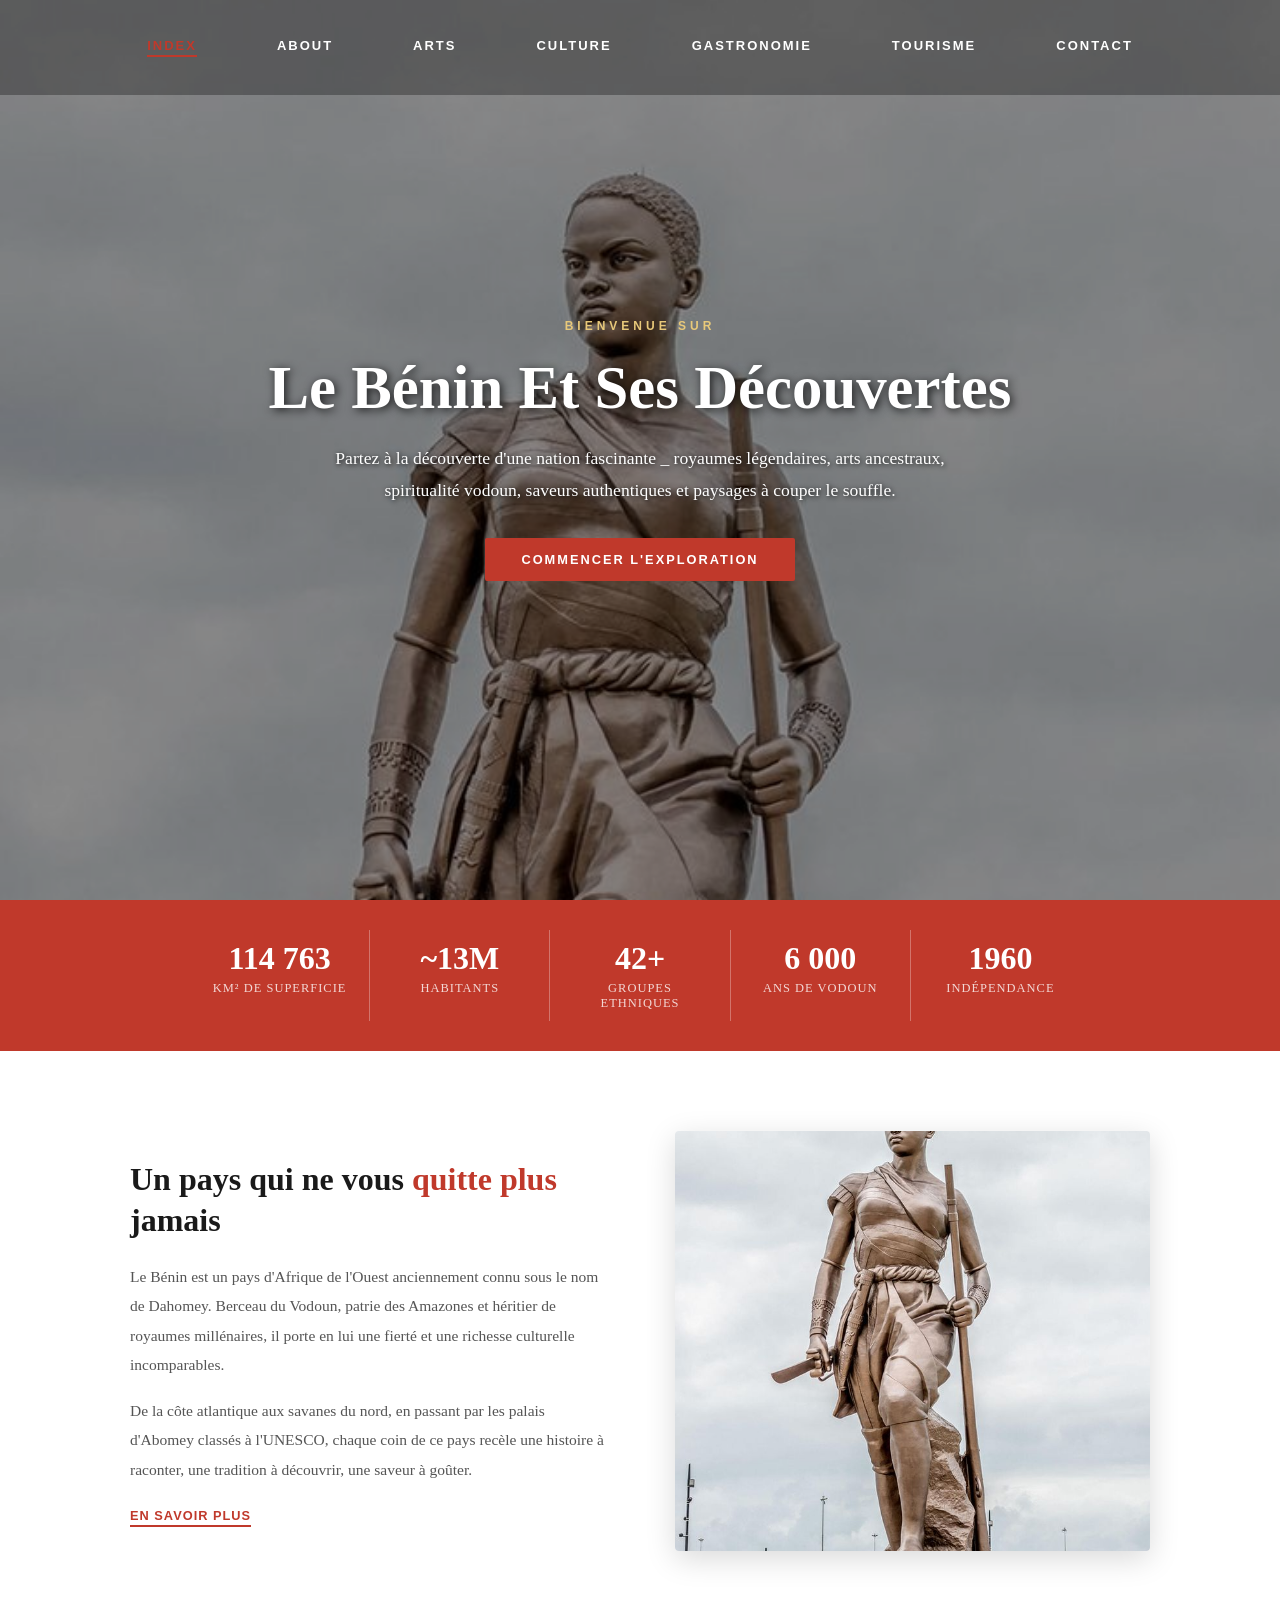
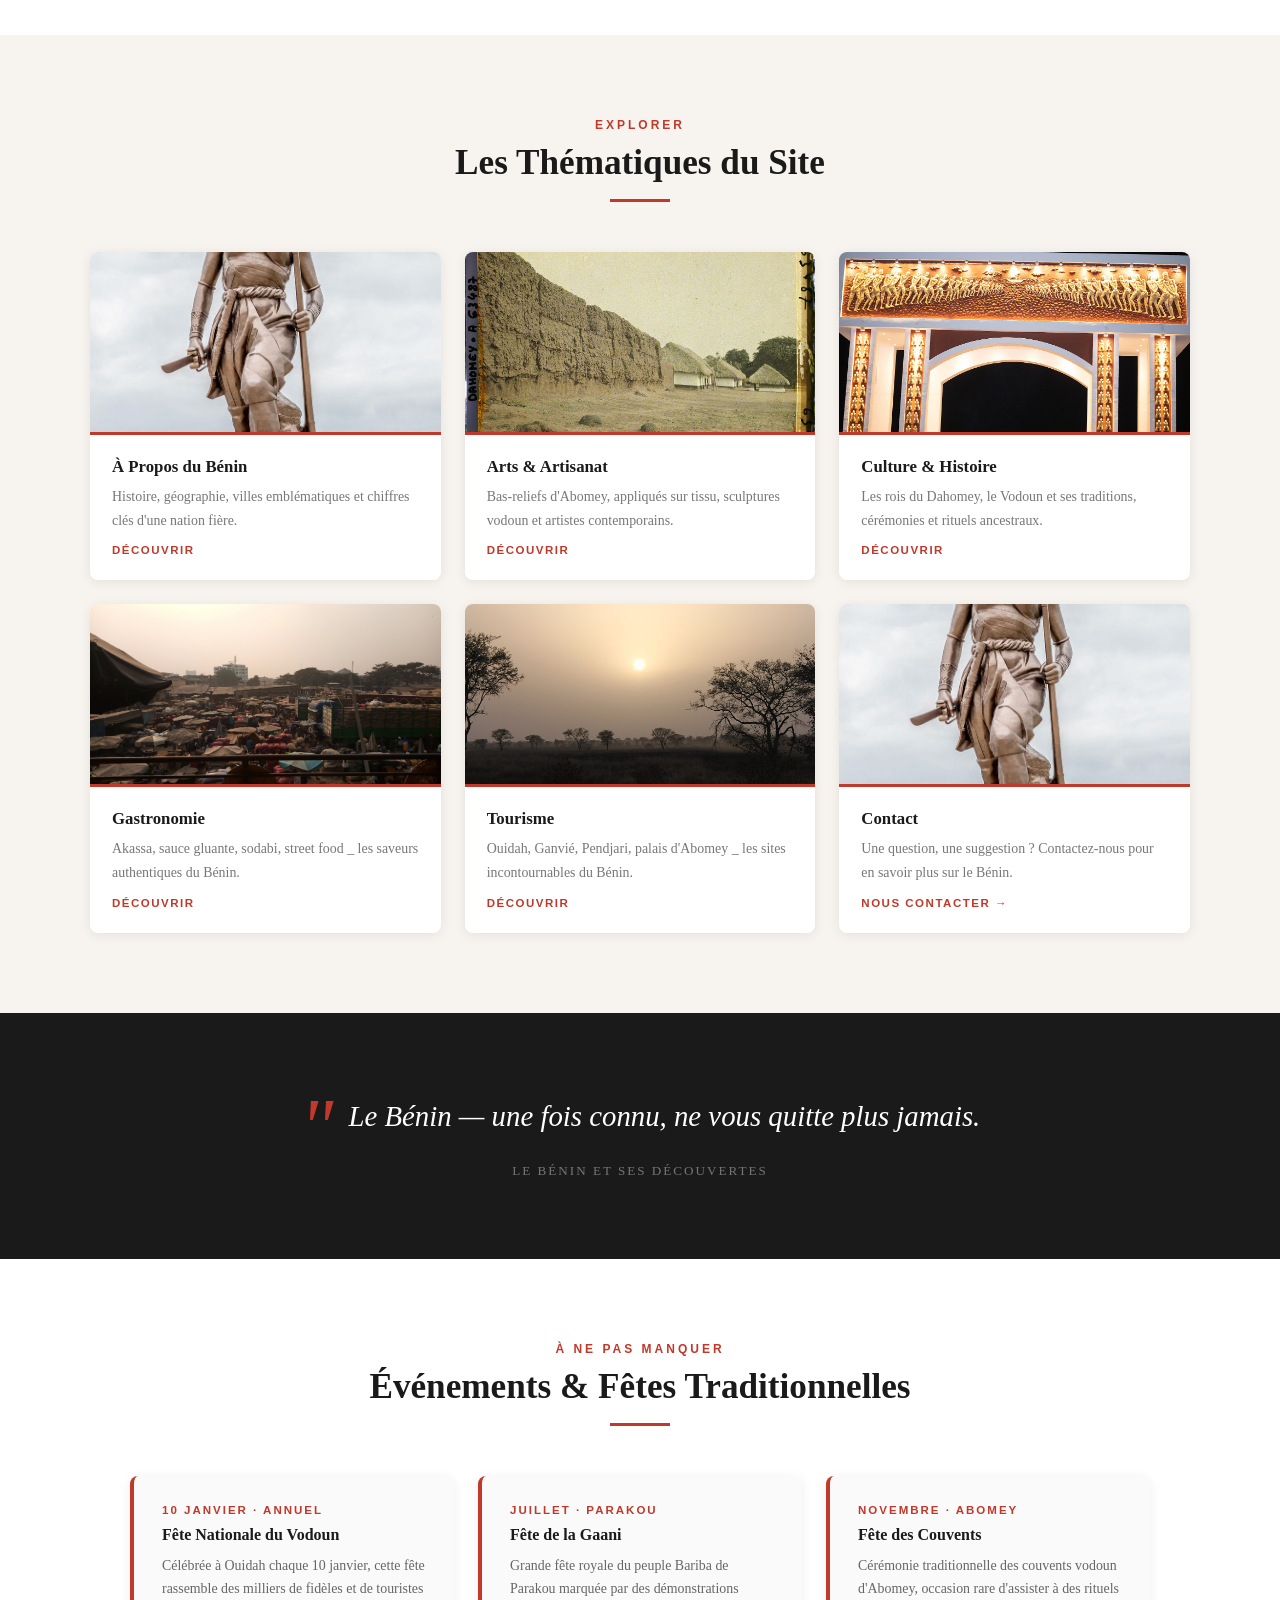
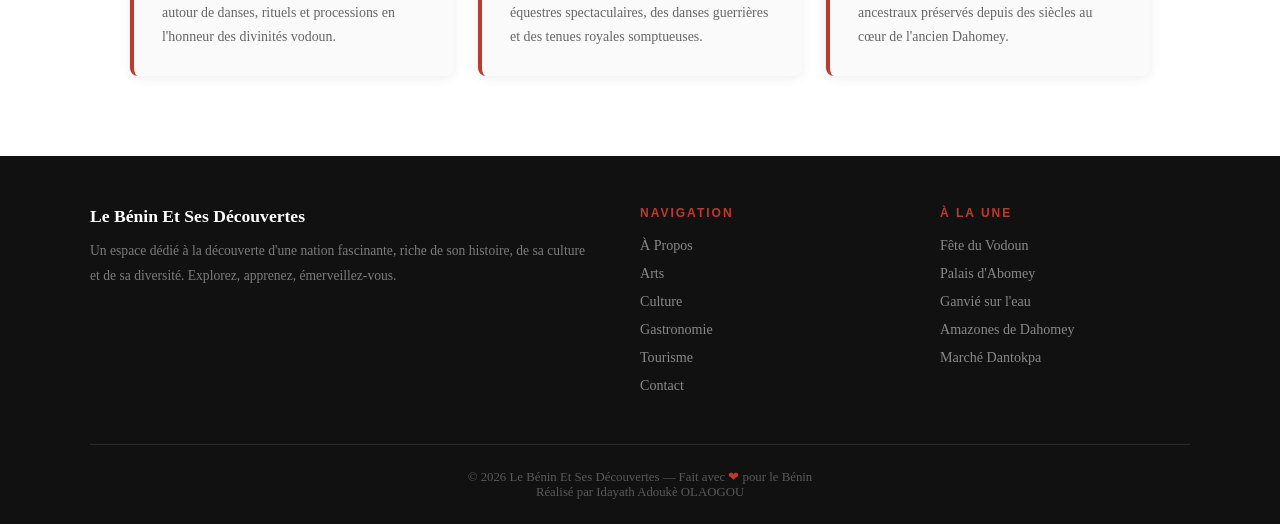
==== index.html @ 33cf30e3 "Modification des 05 rubriques: about, arts, culture, gastronomie et index ainsi que l'ajout de 02 ru" ====
<!DOCTYPE html>
<html lang="fr">
<head>
    <meta charset="UTF-8">
    <meta name="viewport" content="width=device-width, initial-scale=1.0">
    <title>Le Bénin Et Ses Découvertes</title>
    <link rel="stylesheet" href="style.css">
    <style>
        * { margin: 0; padding: 0; box-sizing: border-box; }

        body {
            font-family: 'Georgia', serif;
            color: #209e55;
            background-color: #fff;
        }

        /* ===== NAVIGATION ===== */
        .head {
            position: absolute;
            top: 0; left: 0;
            width: 100%;
            z-index: 10;
            background: rgba(0,0,0,0.30);
            padding: 18px 0;
        }
        .head ul {
            list-style: none;
            display: flex;
            justify-content: center;
            gap: 40px;
        }
        .head ul li a {
            color: #fff;
            text-decoration: none;
            font-family: Arial, sans-serif;
            font-size: 13px;
            font-weight: 700;
            letter-spacing: 2px;
            text-transform: uppercase;
            transition: color 0.3s;
        }
        .head ul li a:hover { color: #e8b62b; }
        .head ul li a.active {
            color: #c0392b;
            border-bottom: 2px solid #c0392b;
            padding-bottom: 2px;
        }

        /* ===== HERO ===== */
        .hero-index {
            background-image: url('images/Amazone.webp');
            background-size: cover;
            background-position: center top;
            height: 100vh;
            position: relative;
            color: white;
            text-align: center;
        }
        .hero-index::after {
            content: '';
            position: absolute;
            inset: 0;
            background: rgba(0,0,0,0.45);
        }
        .hero-content {
            position: absolute;
            top: 50%;
            left: 50%;
            transform: translate(-50%, -50%);
            z-index: 2;
            width: 80%;
        }
        .hero-content .site-tag {
            font-size: 0.75rem;
            letter-spacing: 4px;
            text-transform: uppercase;
            color: #e8c97a;
            font-family: Arial, sans-serif;
            font-weight: 700;
            display: block;
            margin-bottom: 20px;
        }
        .hero-content h1 {
            font-size: 3.8rem;
            font-weight: 700;
            text-shadow: 2px 2px 10px rgba(0,0,0,0.8);
            margin-bottom: 20px;
            line-height: 1.15;
        }
        .hero-content p {
            font-size: 1.1rem;
            line-height: 1.8;
            text-shadow: 1px 1px 5px rgba(0,0,0,0.9);
            max-width: 650px;
            margin: 0 auto 32px;
        }
        .hero-btn {
            display: inline-block;
            background: #c0392b;
            color: #fff;
            text-decoration: none;
            font-family: Arial, sans-serif;
            font-size: 0.8rem;
            font-weight: 700;
            letter-spacing: 2px;
            text-transform: uppercase;
            padding: 14px 36px;
            border-radius: 2px;
            transition: background 0.3s;
        }
        .hero-btn:hover { background: #a93226; }

        /* ===== SECTION HEADER ===== */
        .section-header {
            text-align: center;
            margin-bottom: 50px;
        }
        .section-header .tag {
            font-size: 0.75rem;
            letter-spacing: 3px;
            text-transform: uppercase;
            color: #c0392b;
            font-family: Arial, sans-serif;
            font-weight: 700;
        }
        .section-header h2 {
            font-size: 2.2rem;
            color: #1a1a1a;
            margin-top: 10px;
            font-weight: 700;
        }
        .section-header .divider {
            width: 60px;
            height: 3px;
            background: #c0392b;
            margin: 16px auto 0;
        }
        .section-header.light h2 { color: #fff; }
        .section-header.light .tag { color: #e8c97a; }
        .section-header.light .divider { background: #e8c97a; }

        /* ===== CHIFFRES CLÉS ===== */
        .stats-bar {
            background: #c0392b;
            padding: 30px 0;
        }
        .stats-grid {
            display: flex;
            justify-content: center;
            max-width: 900px;
            margin: 0 auto;
        }
        .stat-item {
            flex: 1;
            text-align: center;
            padding: 10px 20px;
            border-right: 1px solid rgba(255,255,255,0.3);
        }
        .stat-item:last-child { border-right: none; }
        .stat-number {
            font-size: 2rem;
            font-weight: 700;
            color: #fff;
            display: block;
        }
        .stat-label {
            font-size: 0.78rem;
            color: rgba(255,255,255,0.8);
            text-transform: uppercase;
            letter-spacing: 1px;
            margin-top: 4px;
            display: block;
        }

        /* ===== INTRO ===== */
        .intro-section {
            padding: 80px 40px;
            max-width: 1100px;
            margin: 0 auto;
            display: grid;
            grid-template-columns: 1fr 1fr;
            gap: 70px;
            align-items: center;
        }
        .intro-text h2 {
            font-size: 2rem;
            font-weight: 700;
            color: #1a1a1a;
            margin-bottom: 20px;
            line-height: 1.3;
        }
        .intro-text h2 span { color: #c0392b; }
        .intro-text p {
            font-size: 0.97rem;
            color: #555;
            line-height: 1.9;
            margin-bottom: 16px;
        }
        .intro-text .lien {
            display: inline-block;
            color: #c0392b;
            text-decoration: none;
            font-family: Arial, sans-serif;
            font-size: 0.8rem;
            font-weight: 700;
            letter-spacing: 1px;
            text-transform: uppercase;
            border-bottom: 2px solid #c0392b;
            padding-bottom: 2px;
            margin-top: 8px;
            transition: color 0.3s;
        }
        .intro-text .lien:hover { color: #a93226; }
        .intro-image img {
            width: 100%;
            height: 420px;
            object-fit: cover;
            border-radius: 4px;
            box-shadow: 0 8px 30px rgba(0,0,0,0.15);
        }

        /* ===== SECTIONS DU SITE ===== */
        .sections-site {
            background: #f7f4f0;
            padding: 80px 40px;
        }
        .sections-grid {
            display: grid;
            grid-template-columns: repeat(3, 1fr);
            gap: 24px;
            max-width: 1100px;
            margin: 50px auto 0;
        }
        .section-card {
            background: #fff;
            border-radius: 8px;
            overflow: hidden;
            box-shadow: 0 2px 12px rgba(0,0,0,0.08);
            transition: transform 0.3s, box-shadow 0.3s;
            text-decoration: none;
            display: block;
        }
        .section-card:hover {
            transform: translateY(-6px);
            box-shadow: 0 10px 28px rgba(0,0,0,0.14);
        }
        .section-card-top {
            height: 180px;
            position: relative;
            overflow: hidden;
        }
        .section-card-top img {
            width: 100%;
            height: 100%;
            object-fit: cover;
            transition: transform 0.4s;
        }
        .section-card:hover .section-card-top img {
            transform: scale(1.05);
        }
        .section-card-top .overlay {
            position: absolute;
            inset: 0;
            background: rgba(0,0,0,0.35);
            display: flex;
            align-items: center;
            justify-content: center;
        }
        .section-card-top .overlay span {
            font-size: 2.5rem;
        }
        .section-card-body {
            padding: 22px;
            border-top: 3px solid #c0392b;
        }
        .section-card-body h3 {
            font-size: 1.05rem;
            font-weight: 700;
            color: #1a1a1a;
            margin-bottom: 8px;
        }
        .section-card-body p {
            font-size: 0.87rem;
            color: #777;
            line-height: 1.7;
        }
        .section-card-body .voir {
            display: inline-block;
            margin-top: 12px;
            font-size: 0.72rem;
            font-family: Arial, sans-serif;
            font-weight: 700;
            letter-spacing: 1.5px;
            text-transform: uppercase;
            color: #c0392b;
        }

        /* ===== CITATION ===== */
        .quote-section {
            background: #1a1a1a;
            padding: 80px 40px;
            text-align: center;
        }
        .quote-section blockquote {
            font-size: 1.8rem;
            color: #fff;
            font-style: italic;
            max-width: 800px;
            margin: 0 auto;
            line-height: 1.6;
        }
        .quote-section blockquote::before {
            content: '"';
            font-size: 5rem;
            color: #c0392b;
            line-height: 0;
            vertical-align: -1.8rem;
            margin-right: 8px;
        }
        .quote-section cite {
            display: block;
            margin-top: 24px;
            font-size: 0.82rem;
            color: rgba(255,255,255,0.4);
            font-style: normal;
            letter-spacing: 2px;
            text-transform: uppercase;
        }

        /* ===== ÉVÉNEMENTS ===== */
        .events-section {
            padding: 80px 40px;
            max-width: 1100px;
            margin: 0 auto;
        }
        .events-grid {
            display: grid;
            grid-template-columns: repeat(3, 1fr);
            gap: 24px;
            margin-top: 50px;
        }
        .event-card {
            border-radius: 8px;
            padding: 28px;
            background: #fafafa;
            box-shadow: 0 2px 12px rgba(0,0,0,0.07);
            border-left: 4px solid #c0392b;
            transition: transform 0.3s;
        }
        .event-card:hover { transform: translateY(-4px); }
        .event-date {
            font-size: 0.72rem;
            font-family: Arial, sans-serif;
            letter-spacing: 2px;
            text-transform: uppercase;
            color: #c0392b;
            font-weight: 700;
            margin-bottom: 10px;
            display: block;
        }
        .event-card h3 {
            font-size: 1rem;
            font-weight: 700;
            color: #1a1a1a;
            margin-bottom: 10px;
        }
        .event-card p {
            font-size: 0.87rem;
            color: #666;
            line-height: 1.7;
        }

        /* ===== FOOTER ===== */
        footer { background: #111; padding: 50px 40px 24px; }
        .footer-grid {
            display: grid;
            grid-template-columns: 2fr 1fr 1fr;
            gap: 50px;
            max-width: 1100px;
            margin: 0 auto 40px;
        }
        .footer-brand h3 { color: #fff; font-size: 1.1rem; margin-bottom: 12px; }
        .footer-brand p { color: rgba(255,255,255,0.45); font-size: 0.85rem; line-height: 1.8; }
        .footer-links h4 {
            color: #c0392b;
            font-size: 0.75rem;
            text-transform: uppercase;
            letter-spacing: 2px;
            margin-bottom: 16px;
            font-family: Arial, sans-serif;
        }
        .footer-links ul { list-style: none; }
        .footer-links ul li { margin-bottom: 10px; }
        .footer-links ul li a {
            color: rgba(255,255,255,0.5);
            text-decoration: none;
            font-size: 0.88rem;
            transition: color 0.3s;
        }
        .footer-links ul li a:hover { color: #e8c97a; }
        .footer-bottom {
            border-top: 1px solid rgba(255,255,255,0.1);
            padding-top: 24px;
            text-align: center;
            max-width: 1100px;
            margin: 0 auto;
        }
        .footer-bottom p { color: rgba(255,255,255,0.3); font-size: 0.8rem; }
        .footer-bottom span { color: #c0392b; }

        /* ===== RESPONSIVE ===== */
        @media (max-width: 768px) {
            .head ul { gap: 14px; flex-wrap: wrap; padding: 0 16px; }
            .hero-content h1 { font-size: 2.2rem; }
            .stats-grid { flex-wrap: wrap; }
            .stat-item { flex: 1 1 40%; border-right: none; border-bottom: 1px solid rgba(255,255,255,0.2); }
            .intro-section { grid-template-columns: 1fr; gap: 40px; }
            .sections-grid { grid-template-columns: 1fr 1fr; }
            .events-grid { grid-template-columns: 1fr; }
            .footer-grid { grid-template-columns: 1fr; gap: 30px; }
        }
    </style>
</head>
<body>

    <!-- HERO -->
    <div class="hero-index">
        <nav class="head">
            <ul>
                <li><a href="index.html" class="active">Index</a></li>
                <li><a href="about.html">About</a></li>
                <li><a href="arts.html">Arts</a></li>
                <li><a href="culture.html">Culture</a></li>
                <li><a href="gastronomie.html">Gastronomie</a></li>
                <li><a href="tourisme.html">Tourisme</a></li>
                <li><a href="contact.html">Contact</a></li>
            </ul>
        </nav>
        <div class="hero-content">
            <span class="site-tag">Bienvenue sur</span>
            <h1>Le Bénin Et Ses Découvertes</h1>
            <p>Partez à la découverte d'une nation fascinante _ royaumes légendaires, arts ancestraux,
            spiritualité vodoun, saveurs authentiques et paysages à couper le souffle.</p>
            <a href="about.html" class="hero-btn">Commencer l'exploration</a>
        </div>
    </div>

    <!-- CHIFFRES CLÉS -->
    <div class="stats-bar">
        <div class="stats-grid">
            <div class="stat-item">
                <span class="stat-number">114 763</span>
                <span class="stat-label">km² de superficie</span>
            </div>
            <div class="stat-item">
                <span class="stat-number">~13M</span>
                <span class="stat-label">habitants</span>
            </div>
            <div class="stat-item">
                <span class="stat-number">42+</span>
                <span class="stat-label">groupes ethniques</span>
            </div>
            <div class="stat-item">
                <span class="stat-number">6 000</span>
                <span class="stat-label">ans de Vodoun</span>
            </div>
            <div class="stat-item">
                <span class="stat-number">1960</span>
                <span class="stat-label">indépendance</span>
            </div>
        </div>
    </div>

    <!-- INTRO -->
    <section class="intro-section">
        <div class="intro-text">
            <h2>Un pays qui ne vous <span>quitte plus</span> jamais</h2>
            <p>Le Bénin est un pays d'Afrique de l'Ouest anciennement connu sous le nom de Dahomey.
            Berceau du Vodoun, patrie des Amazones et héritier de royaumes millénaires, il porte en
            lui une fierté et une richesse culturelle incomparables.</p>
            <p>De la côte atlantique aux savanes du nord, en passant par les palais d'Abomey classés
            à l'UNESCO, chaque coin de ce pays recèle une histoire à raconter, une tradition à découvrir,
            une saveur à goûter.</p>
            <a href="about.html" class="lien">En savoir plus </a>
        </div>
        <div class="intro-image">
            <img src="images/Amazone.webp" alt="Statue de l'Amazone - Bénin">
        </div>
    </section>

    <!-- SECTIONS DU SITE -->
    <section class="sections-site">
        <div class="section-header">
            <span class="tag">Explorer</span>
            <h2>Les Thématiques du Site</h2>
            <div class="divider"></div>
        </div>

        <div class="sections-grid">
            <a href="about.html" class="section-card">
                <div class="section-card-top">
                    <img src="images/Amazone.webp" alt="À propos du Bénin">
                </div>
                <div class="section-card-body">
                    <h3>À Propos du Bénin</h3>
                    <p>Histoire, géographie, villes emblématiques et chiffres clés d'une nation fière.</p>
                    <span class="voir">Découvrir </span>
                </div>
            </a>

            <a href="arts.html" class="section-card">
                <div class="section-card-top">
                    <img src="images/mur.jpg" alt="Arts du Bénin">
                </div>
                <div class="section-card-body">
                    <h3>Arts & Artisanat</h3>
                    <p>Bas-reliefs d'Abomey, appliqués sur tissu, sculptures vodoun et artistes contemporains.</p>
                    <span class="voir">Découvrir </span>
                </div>
            </a>

            <a href="culture.html" class="section-card">
                <div class="section-card-top">
                    <img src="images/Porte.jpg" alt="Culture du Bénin">
                </div>
                <div class="section-card-body">
                    <h3>Culture & Histoire</h3>
                    <p>Les rois du Dahomey, le Vodoun et ses traditions, cérémonies et rituels ancestraux.</p>
                    <span class="voir">Découvrir </span>
                </div>
            </a>

            <a href="gastronomie.html" class="section-card">
                <div class="section-card-top">
                    <img src="images/Tokpa.jpg" alt="Gastronomie du Bénin">
                </div>
                <div class="section-card-body">
                    <h3>Gastronomie</h3>
                    <p>Akassa, sauce gluante, sodabi, street food _ les saveurs authentiques du Bénin.</p>
                    <span class="voir">Découvrir </span>
                </div>
            </a>

            <a href="tourisme.html" class="section-card">
                <div class="section-card-top">
                    <img src="images/Parc.jpg" alt="D:\VISITE_BENIN\images\Parc.jpg">
                </div>
                <div class="section-card-body">
                    <h3>Tourisme</h3>
                    <p>Ouidah, Ganvié, Pendjari, palais d'Abomey _ les sites incontournables du Bénin.</p>
                    <span class="voir">Découvrir </span>
                </div>
            </a>

            <a href="contact.html" class="section-card">
                <div class="section-card-top">
                    <img src="images/Amazone.webp" alt="Contact">
                </div>
                <div class="section-card-body">
                    <h3>Contact</h3>
                    <p>Une question, une suggestion ? Contactez-nous pour en savoir plus sur le Bénin.</p>
                    <span class="voir">Nous contacter →</span>
                </div>
            </a>
        </div>
    </section>

    <!-- CITATION -->
    <div class="quote-section">
        <blockquote>
            Le Bénin — une fois connu, ne vous quitte plus jamais.
        </blockquote>
        <cite> Le Bénin Et Ses Découvertes</cite>
    </div>

    <!-- ÉVÉNEMENTS -->
    <section class="events-section">
        <div class="section-header">
            <span class="tag">À ne pas manquer</span>
            <h2>Événements & Fêtes Traditionnelles</h2>
            <div class="divider"></div>
        </div>

        <div class="events-grid">
            <div class="event-card">
                <span class="event-date">10 Janvier · Annuel</span>
                <h3>Fête Nationale du Vodoun</h3>
                <p>Célébrée à Ouidah chaque 10 janvier, cette fête rassemble des milliers de fidèles
                et de touristes autour de danses, rituels et processions en l'honneur des divinités vodoun.</p>
            </div>

            <div class="event-card">
                <span class="event-date">Juillet · Parakou</span>
                <h3>Fête de la Gaani</h3>
                <p>Grande fête royale du peuple Bariba de Parakou marquée par des démonstrations
                équestres spectaculaires, des danses guerrières et des tenues royales somptueuses.</p>
            </div>

            <div class="event-card">
                <span class="event-date">Novembre · Abomey</span>
                <h3>Fête des Couvents</h3>
                <p>Cérémonie traditionnelle des couvents vodoun d'Abomey, occasion rare d'assister
                à des rituels ancestraux préservés depuis des siècles au cœur de l'ancien Dahomey.</p>
            </div>
        </div>
    </section>

    <!-- FOOTER -->
    <footer>
        <div class="footer-grid">
            <div class="footer-brand">
                <h3>Le Bénin Et Ses Découvertes</h3>
                <p>Un espace dédié à la découverte d'une nation fascinante, riche de son histoire,
                de sa culture et de sa diversité. Explorez, apprenez, émerveillez-vous.</p>
            </div>
            <div class="footer-links">
                <h4>Navigation</h4>
                <ul>
                    <li><a href="about.html">À Propos</a></li>
                    <li><a href="arts.html">Arts</a></li>
                    <li><a href="culture.html">Culture</a></li>
                    <li><a href="gastronomie.html">Gastronomie</a></li>
                    <li><a href="tourisme.html">Tourisme</a></li>
                    <li><a href="contact.html">Contact</a></li>
                </ul>
            </div>
            <div class="footer-links">
                <h4>À la une</h4>
                <ul>
                    <li><a href="#">Fête du Vodoun</a></li>
                    <li><a href="#">Palais d'Abomey</a></li>
                    <li><a href="#">Ganvié sur l'eau</a></li>
                    <li><a href="#">Amazones de Dahomey</a></li>
                    <li><a href="#">Marché Dantokpa</a></li>
                </ul>
            </div>
        </div>
        <div class="footer-bottom">
            <p>© 2026 Le Bénin Et Ses Découvertes — Fait avec <span>❤</span> pour le Bénin</p>
             <p>Réalisé par Idayath Adoukè OLAOGOU </p>
        </div>
    </footer>

</body>
</html>
---- style.css ----
body{
    font-family:Arial,sans-serif;
    background-color: rgb(238, 233, 233);
    margin:0;
    padding:0;
}

nav ul{
    display: flex;
    justify-content: center;
    list-style-type: none;
    justify-content:space-between
}
nav ul li{
    margin:20px
}
nav ul li a{
    text-decoration:none;
    text-transform:uppercase;
    color:rgb(187, 42, 42);
    font-weight:bold;
    display:block;
}

.Info {
    background-image: url(images/Amazone.webp);
    background-size: cover;
    background-position: center;
    height: 100vh;
    position: relative;
    color: white;
    text-align: center;
}

.content {
    background-image: url(images/Benin\ collage.webp);
    background-size: cover;
    background-position: center;
    height: 100vh;
    position: relative;
    color: white;
    text-align: center;
}

.hero {
    position: absolute;
    bottom: 20%;
    left: 50%;
    transform: translateX(-50%);
    text-align: center;
    color: white;
}
.puissant{
    border: 1px solid #c9a96e;
    border-radius: 12px;
    padding: 25px 30px;
    margin: 20px auto;
    max-width: 900px;
    background-color: #fdf6ec;
    text-align: center;
    box-shadow: 0 4px 15px rgba(0, 0, 0, 0.08);
}
.royaume{
    border: 1px solid #c9a96e;
    border-radius: 12px;
    padding: 25px 30px;
    margin: 20px auto;
    max-width: 900px;
    background-color: #fdf6ec;
    text-align: center;
    box-shadow: 0 4px 15px rgba(0, 0, 0, 0.08);
}
.roi{
    text-align: center;
}
.novo{
    text-align: center;
}

.conteneur{
    display: flex;
    gap: 16px;
    align-items: flex-start;
}
.divinité{
    display: flex;
    flex-direction: row;
    gap: 20px;
    margin: 20px;
}

.vodoun{
    flex: 1;
    border: 1px solid #c9a96e;
    border-radius: 12px;
    padding: 20px;
    background-color: #fdf6ec;
    box-shadow: 0 4px 15px rgba(0, 0, 0, 0.08);
    transition: transform 0.3s ease, box-shadow 0.3s ease;

}
.vodoun:hover{
    transform: translateY(-5px);
    box-shadow: 0 8px 25px rgba(0, 0, 0, 0.15);
}
.vodoun-p{
    font-size: 13px;
    color: #555;
    line-height: 1.7;
}
.vodoun-h2{
    font-size: 16px;
    color: #222;
    margin-bottom: 12px;
    border-bottom: 2px solid #c9a96e;
    padding-bottom: 8px;
}
.fishing{
    flex: 1;
    display: flex;
    flex-direction: column;
    align-items: center;
    text-align: center;
    border: 1px solid #e0e0e0;
    border-radius: 12px;
    padding: 25px 20px;
    margin: 10px;
    background-color: #fdf6ec;
    box-shadow: 0 4px 15px rgba(0, 0, 0, 0.08);
    transition: transform 0.3s ease, box-shadow 0.3s ease;
    min-width: 250px;
    max-width: 300px;
}
.fishing:hover {
    transform: translateY(-5px);
    box-shadow: 0 8px 25px rgba(0, 0, 0, 0.15);
}

.guerrier{
    flex: 1;
    display: flex;
    flex-direction: column;
    align-items: center;
    text-align: center;
    border: 1px solid #e0e0e0;
    border-radius: 12px;
    padding: 25px 20px;
    margin: 10px;
    background-color: #fdf6ec;
    box-shadow: 0 4px 15px rgba(0, 0, 0, 0.08);
    transition: transform 0.3s ease, box-shadow 0.3s ease;
    min-width: 250px;
    max-width: 300px;
}
.guerrier:hover {
    transform: translateY(-5px);
    box-shadow: 0 8px 25px rgba(0, 0, 0, 0.15);
}
.mer{
   flex: 1;
    display: flex;
    flex-direction: column;
    align-items: center;
    text-align: center;
    border: 1px solid #e0e0e0;
    border-radius: 12px;
    padding: 25px 20px;
    margin: 10px;
    background-color: #fdf6ec;
    box-shadow: 0 4px 15px rgba(0, 0, 0, 0.08);
    transition: transform 0.3s ease, box-shadow 0.3s ease;
    min-width: 250px;
    max-width: 300px;
}
.mer:hover {
    transform: translateY(-5px);
    box-shadow: 0 8px 25px rgba(0, 0, 0, 0.15);
}
.fishing h3 {
    font-size: 16px;
    color: #222;
    margin-bottom: 15px;
    border-bottom: 2px solid #c9a96e;
    padding-bottom: 10px;
    width: 100%;
}
.fishing-img{
    width: 150px;
    height: 150px;
    object-fit: contain;
    margin: 15px 0;

}
.fishing-p{
    font-size: 14px;
    color: #555;
    line-height: 1.7;
    margin-top: 10px;
    
}
.guerrier h3 {
    font-size: 16px;
    color: #222;
    margin-bottom: 15px;
    border-bottom: 2px solid #c9a96e;
    padding-bottom: 10px;
    width: 100%;
}

.guerrier-img{
   width: 150px;
    height: 150px;
    object-fit: contain;
    margin: 15px 0;
}

.guerrier-p{
    font-size: 14px;
    color: #555;
    line-height: 1.7;
    margin-top: 10px;
}
.mer h3 {
    font-size: 16px;
    color: #222;
    margin-bottom: 15px;
    border-bottom: 2px solid #c9a96e;
    padding-bottom: 10px;
    width: 100%;
}

.mer-img{
    width: 150px;
    height: 150px;
    object-fit: contain;
    margin: 15px 0;
}
.mer-p{
    font-size: 14px;
    color: #555;
    line-height: 1.7;
    margin-top: 10px;
}
.OX{
    display: flex;
    gap: 16px;
    align-items: flex-start;
}
.buffalo{
    flex: 1;
    display: flex;
    flex-direction: column;
    align-items: center;
    text-align: center;
    border: 1px solid #e0e0e0;
    border-radius: 12px;
    padding: 25px 20px;
    margin: 10px;
    background-color: #fdf6ec;
    box-shadow: 0 4px 15px rgba(0, 0, 0, 0.08);
    transition: transform 0.3s ease, box-shadow 0.3s ease;
    min-width: 250px;
    max-width: 300px;
}
.buffalo:hover {
    transform: translateY(-5px);
    box-shadow: 0 8px 25px rgba(0, 0, 0, 0.15);
}

.stratège{
    flex: 1;
    display: flex;
    flex-direction: column;
    align-items: center;
    text-align: center;
    border: 1px solid #e0e0e0;
    border-radius: 12px;
    padding: 25px 20px;
    margin: 10px;
    background-color: #fdf6ec;
    box-shadow: 0 4px 15px rgba(0, 0, 0, 0.08);
    transition: transform 0.3s ease, box-shadow 0.3s ease;
    min-width: 250px;
    max-width: 300px;
}
.stratège:hover {
    transform: translateY(-5px);
    box-shadow: 0 8px 25px rgba(0, 0, 0, 0.15);
}

.batisseur{
    flex: 1;
    display: flex;
    flex-direction: column;
    align-items: center;
    text-align: center;
    border: 1px solid #e0e0e0;
    border-radius: 12px;
    padding: 25px 20px;
    margin: 10px;
    background-color: #fdf6ec;
    box-shadow: 0 4px 15px rgba(0, 0, 0, 0.08);
    transition: transform 0.3s ease, box-shadow 0.3s ease;
    min-width: 250px;
    max-width: 300px;
}
.batisseur:hover {
    transform: translateY(-5px);
    box-shadow: 0 8px 25px rgba(0, 0, 0, 0.15);
}
.buffalo h3 {
    font-size: 16px;
    color: #222;
    margin-bottom: 15px;
    border-bottom: 2px solid #c9a96e;
    padding-bottom: 10px;
    width: 100%;
}
.buffalo-img{
    width: 150px;
    height: 150px;
    object-fit: contain;
    margin: 15px 0;
}
.buffalo-p{
    font-size: 14px;
    color: #555;
    line-height: 1.7;
    margin-top: 10px;
    
}
.bird h3 {
    font-size: 16px;
    color: #222;
    margin-bottom: 15px;
    border-bottom: 2px solid #c9a96e;
    padding-bottom: 10px;
    width: 100%;
}
.bird-img{
   width: 150px;
    height: 150px;
    object-fit: contain;
    margin: 15px 0;
}
.bird-p{
    font-size: 14px;
    color: #555;
    line-height: 1.7;
    margin-top: 10px;
    
}
.fire h3 {
    font-size: 16px;
    color: #222;
    margin-bottom: 15px;
    border-bottom: 2px solid #c9a96e;
    padding-bottom: 10px;
    width: 100%;
}
.fire-img{
    width: 150px;
    height: 150px;
    object-fit: contain;
    margin: 15px 0;
}
.fire-p{
    font-size: 14px;
    color: #555;
    line-height: 1.7;
    margin-top: 10px;
}

.ROI{
    display: flex;
    gap: 16px;
    align-items: flex-start;
}
.grand{
    flex: 1;
    display: flex;
    flex-direction: column;
    align-items: center;
    text-align: center;
    border: 1px solid #e0e0e0;
    border-radius: 12px;
    padding: 25px 20px;
    margin: 10px;
    background-color: #fdf6ec;
    box-shadow: 0 4px 15px rgba(0, 0, 0, 0.08);
    transition: transform 0.3s ease, box-shadow 0.3s ease;
    min-width: 250px;
    max-width: 300px;
}
.grand:hover {
    transform: translateY(-5px);
    box-shadow: 0 8px 25px rgba(0, 0, 0, 0.15);
}

.lion{
    flex: 1;
    display: flex;
    flex-direction: column;
    align-items: center;
    text-align: center;
    border: 1px solid #e0e0e0;
    border-radius: 12px;
    padding: 25px 20px;
    margin: 10px;
    background-color: #fdf6ec;
    box-shadow: 0 4px 15px rgba(0, 0, 0, 0.08);
    transition: transform 0.3s ease, box-shadow 0.3s ease;
    min-width: 250px;
    max-width: 300px;
}
.lion:hover {
    transform: translateY(-5px);
    box-shadow: 0 8px 25px rgba(0, 0, 0, 0.15);
}

.resistant{
    flex: 1;
    display: flex;
    flex-direction: column;
    align-items: center;
    text-align: center;
    border: 1px solid #e0e0e0;
    border-radius: 12px;
    padding: 25px 20px;
    margin: 10px;
    background-color: #fdf6ec;
    box-shadow: 0 4px 15px rgba(0, 0, 0, 0.08);
    transition: transform 0.3s ease, box-shadow 0.3s ease;
    min-width: 250px;
    max-width: 300px;
}
.resistant:hover {
    transform: translateY(-5px);
    box-shadow: 0 8px 25px rgba(0, 0, 0, 0.15);
}
.dernier{
    flex: 1;
    display: flex;
    flex-direction: column;
    align-items: center;
    text-align: center;
    border: 1px solid #e0e0e0;
    border-radius: 12px;
    padding: 25px 20px;
    margin: 10px;
    background-color: #fdf6ec;
    box-shadow: 0 4px 15px rgba(0, 0, 0, 0.08);
    transition: transform 0.3s ease, box-shadow 0.3s ease;
    min-width: 250px;
    max-width: 300px;
}
.dernier:hover {
    transform: translateY(-5px);
    box-shadow: 0 8px 25px rgba(0, 0, 0, 0.15);
}
.grand h3 {
    font-size: 16px;
    color: #222;
    margin-bottom: 15px;
    border-bottom: 2px solid #c9a96e;
    padding-bottom: 10px;
    width: 100%;
}
.grand-img{
   width: 150px;
    height: 150px;
    object-fit: contain;
    margin: 15px 0;
}
.grand-p{
    font-size: 14px;
    color: #555;
    line-height: 1.7;
    margin-top: 10px;
}
.lion h3 {
    font-size: 16px;
    color: #222;
    margin-bottom: 15px;
    border-bottom: 2px solid #c9a96e;
    padding-bottom: 10px;
    width: 100%;
}
.lion-img{
    width: 150px;
    height: 150px;
    object-fit: contain;
    margin: 15px 0;
}
.lion-p{
    font-size: 14px;
    color: #555;
    line-height: 1.7;
    margin-top: 10px;
}
.resistant h3 {
    font-size: 16px;
    color: #222;
    margin-bottom: 15px;
    border-bottom: 2px solid #c9a96e;
    padding-bottom: 10px;
    width: 100%;
}

.resistant-img{
    width: 150px;
    height: 150px;
    object-fit: contain;
    margin: 15px 0;
}
.resistant-p{
    
   font-size: 14px;
    color: #555;
    line-height: 1.7;
    margin-top: 10px;
}
.dernier h3 {
    font-size: 16px;
    color: #222;
    margin-bottom: 15px;
    border-bottom: 2px solid #c9a96e;
    padding-bottom: 10px;
    width: 100%;
}

.dernier-img{
    width: 150px;
    height: 150px;
    object-fit: contain;
    margin: 15px 0;
}
.dernier-p{
    font-size: 14px;
    color: #555;
    line-height: 1.7;
    margin-top: 10px;
}

.porto{
    display: flex;
    gap: 16px;
    align-items: flex-start;
}

.fondateur{
    flex: 1;
    display: flex;
    flex-direction: column;
    align-items: center;
    text-align: center;
    border: 1px solid #e0e0e0;
    border-radius: 12px;
    padding: 25px 20px;
    margin: 10px;
    background-color:#fdf6ec;
    box-shadow: 0 4px 15px rgba(0, 0, 0, 0.08);
    transition: transform 0.3s ease, box-shadow 0.3s ease;
    min-width: 250px;
    max-width: 300px;
}
.fondateur:hover {
    transform: translateY(-5px);
    box-shadow: 0 8px 25px rgba(0, 0, 0, 0.15);
}

.diplomate{
    flex: 1;
    display: flex;
    flex-direction: column;
    align-items: center;
    text-align: center;
    border: 1px solid #e0e0e0;
    border-radius: 12px;
    padding: 15px;
    margin: 10px;
    background-color: #fdf6ec;
    box-shadow: 0 4px 15px rgba(0, 0, 0, 0.08);
    transition: transform 0.3s ease, box-shadow 0.3s ease;
    
}
.diplomate:hover {
    transform: translateY(-5px);
    box-shadow: 0 8px 25px rgba(0, 0, 0, 0.15);
}
.fondateur h3 {
    font-size: 16px;
    color: #222;
    margin-bottom: 15px;
    border-bottom: 2px solid #c9a96e;
    padding-bottom: 10px;
    width: 100%;
}

.fondateur-img{
    width: 150px;
    height: 150px;
    object-fit: contain;
    margin: 15px 0;
}
.fondateur-p{
    font-size: 14px;
    color: #555;
    line-height: 1.7;
    margin-top: 10px;
}
.diplomate h3 {
    font-size: 16px;
    color: #222;
    margin-bottom: 15px;
    border-bottom: 2px solid #c9a96e;
    padding-bottom: 10px;
    width: 100%;
}
.diplomate-img{
    width: 150px;
    height: 150px;
    object-fit: contain;
    margin: 15px 0;
}
.diplomate-p{
    font-size: 14px;
    color: #555;
    line-height: 1.3;
    margin-top: 10px;
}


.tableau-vodoun {
    max-width: 800px;
    margin: 40px auto;
    padding: 20px;
}

.tableau-vodoun h2 {
    text-align: center;
    font-size: 28px;
    margin-bottom: 20px;
    color: #8B0000;
}

table {
    width: 100%;
    border-collapse: collapse;
    box-shadow: 0 4px 15px rgba(0,0,0,0.2);
}

thead {
    background-color: #8B0000;
    color: white;
}

thead th {
    padding: 15px 20px;
    text-align: left;
    font-size: 18px;
    letter-spacing: 1px;
    text-transform: uppercase;
}

tbody tr {
    border-bottom: 1px solid #ddd;
    transition: background 0.3s;
}

tbody tr:nth-child(even) {
    background-color: #f9f0e6;
}

tbody tr:nth-child(odd) {
    background-color: #ffffff;
}

tbody tr:hover {
    background-color: #ffe4b5;
    cursor: pointer;
}

tbody td {
    padding: 15px 20px;
    font-size: 16px;
    color: #333;
}

tbody td:first-child {
    font-weight: bold;
    color: #8B0000;
}

.contact-hero {
    background-image: url(images/Amazone.webp);
    background-size: cover;
    background-position: center;
    background-attachment: fixed;
    min-height: 100vh;
    display: flex;
    flex-direction: column;
    align-items: center;
    justify-content: center;
    padding: 60px 20px;
}

.contact-titre {
    color: white;
    font-size: 48px;
    text-align: center;
    text-shadow: 2px 2px 10px rgba(0,0,0,0.9);
    margin-bottom: 10px;
}

.contact-sous-titre {
    color: white;
    font-size: 18px;
    text-align: center;
    text-shadow: 1px 1px 6px rgba(0,0,0,0.8);
    margin-bottom: 40px;
    font-style: italic;
}

.contact-form {
    background: rgba(0, 0, 0, 0.7);
    padding: 40px;
    border-radius: 15px;
    width: 100%;
    max-width: 600px;
    backdrop-filter: blur(5px);
}

.form-group {
    margin-bottom: 20px;
}

.form-group label {
    display: block;
    color: white;
    font-size: 14px;
    margin-bottom: 8px;
    font-weight: bold;
    text-transform: uppercase;
    letter-spacing: 1px;
}

.form-group input,
.form-group textarea {
    width: 100%;
    padding: 12px 15px;
    border: 2px solid transparent;
    border-radius: 8px;
    background: rgba(255,255,255,0.1);
    color: white;
    font-size: 15px;
    transition: border 0.3s;
}

.form-group input::placeholder,
.form-group textarea::placeholder {
    color: rgba(255,255,255,0.5);
}

.form-group input:focus,
.form-group textarea:focus {
    outline: none;
    border: 2px solid #FFD700;
}

.btn-envoyer {
    width: 100%;
    padding: 15px;
    background: #8B0000;
    color: white;
    border: none;
    border-radius: 8px;
    font-size: 18px;
    font-weight: bold;
    cursor: pointer;
    text-transform: uppercase;
    letter-spacing: 2px;
    transition: background 0.3s;
}

.btn-envoyer:hover {
    background: #FFD700;
    color: #333;
}

.contact-infos {
    display: flex;
    gap: 40px;
    margin-top: 40px;
    flex-wrap: wrap;
    justify-content: center;
}

.info-item {
    display: flex;
    align-items: center;
    gap: 10px;
    background: rgba(0,0,0,0.6);
    padding: 15px 25px;
    border-radius: 10px;
    color: white;
    font-size: 16px;
}

.info-item span {
    font-size: 24px;
}
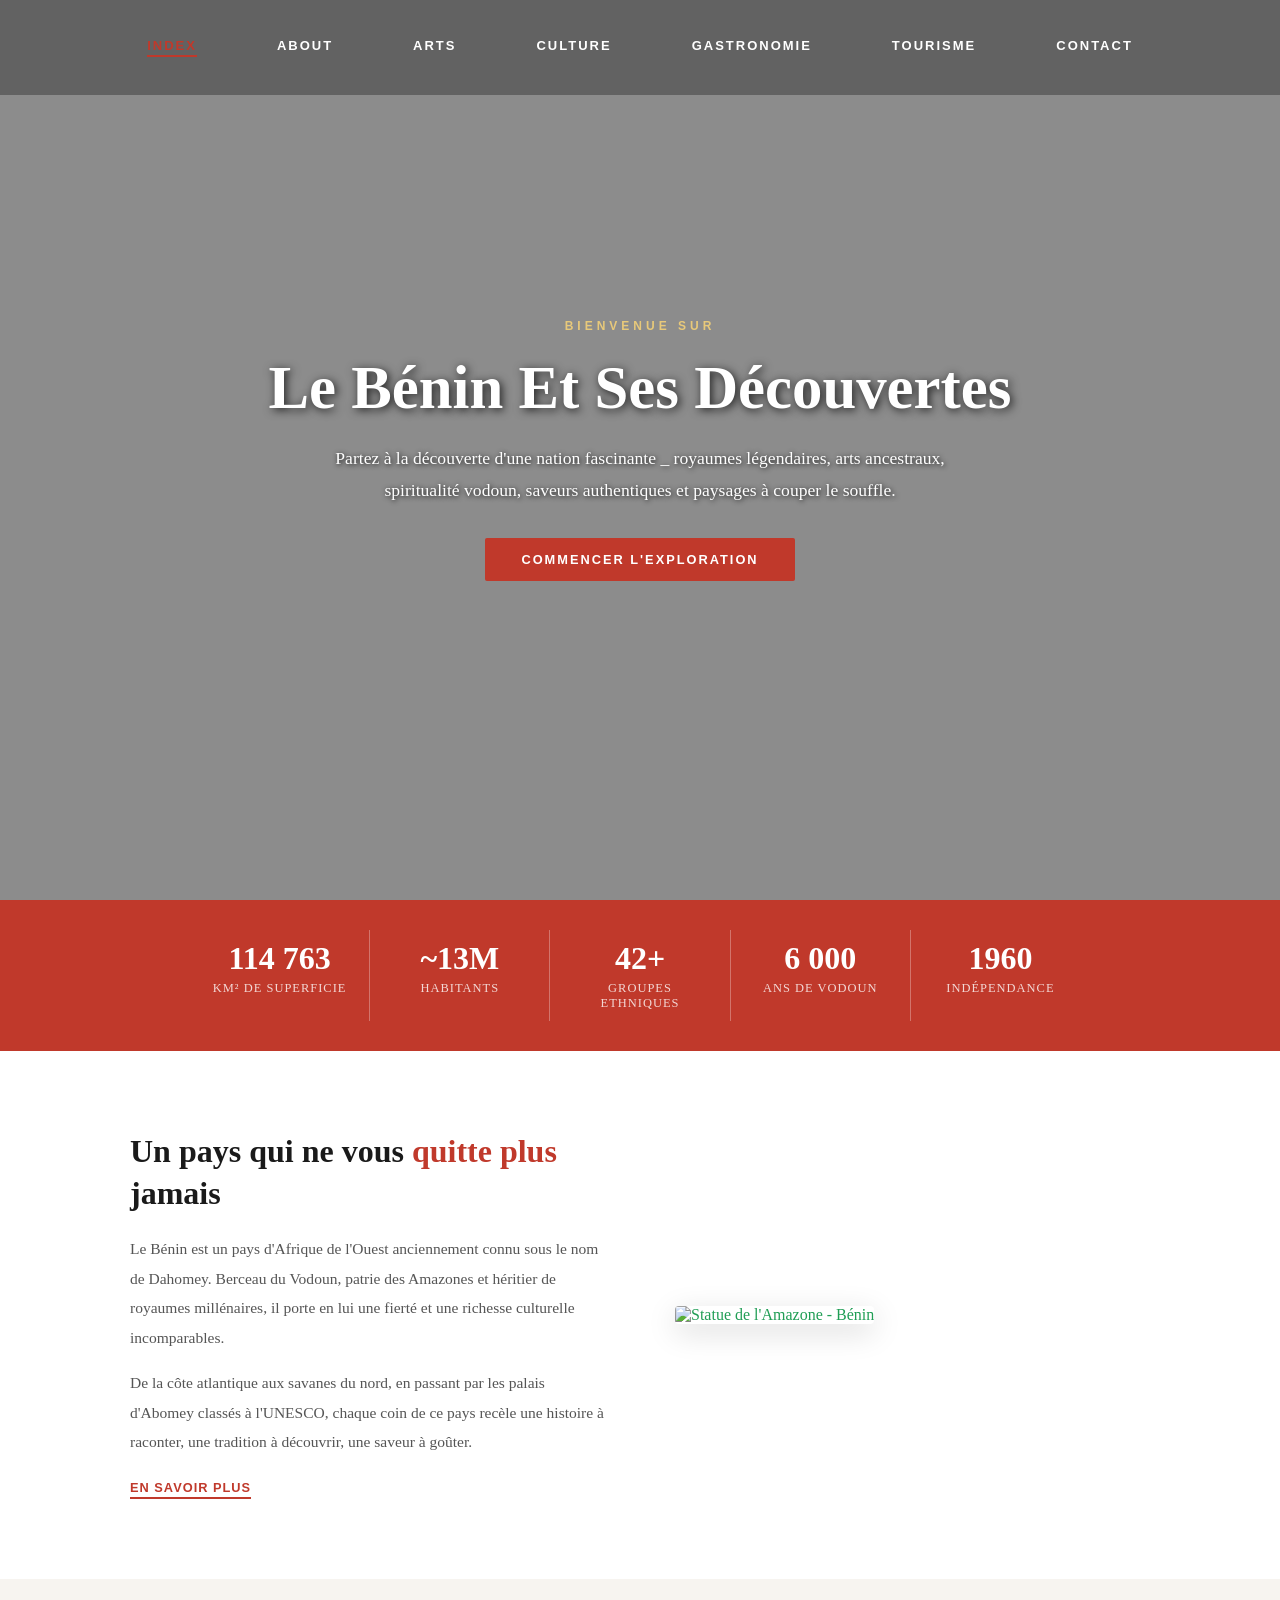
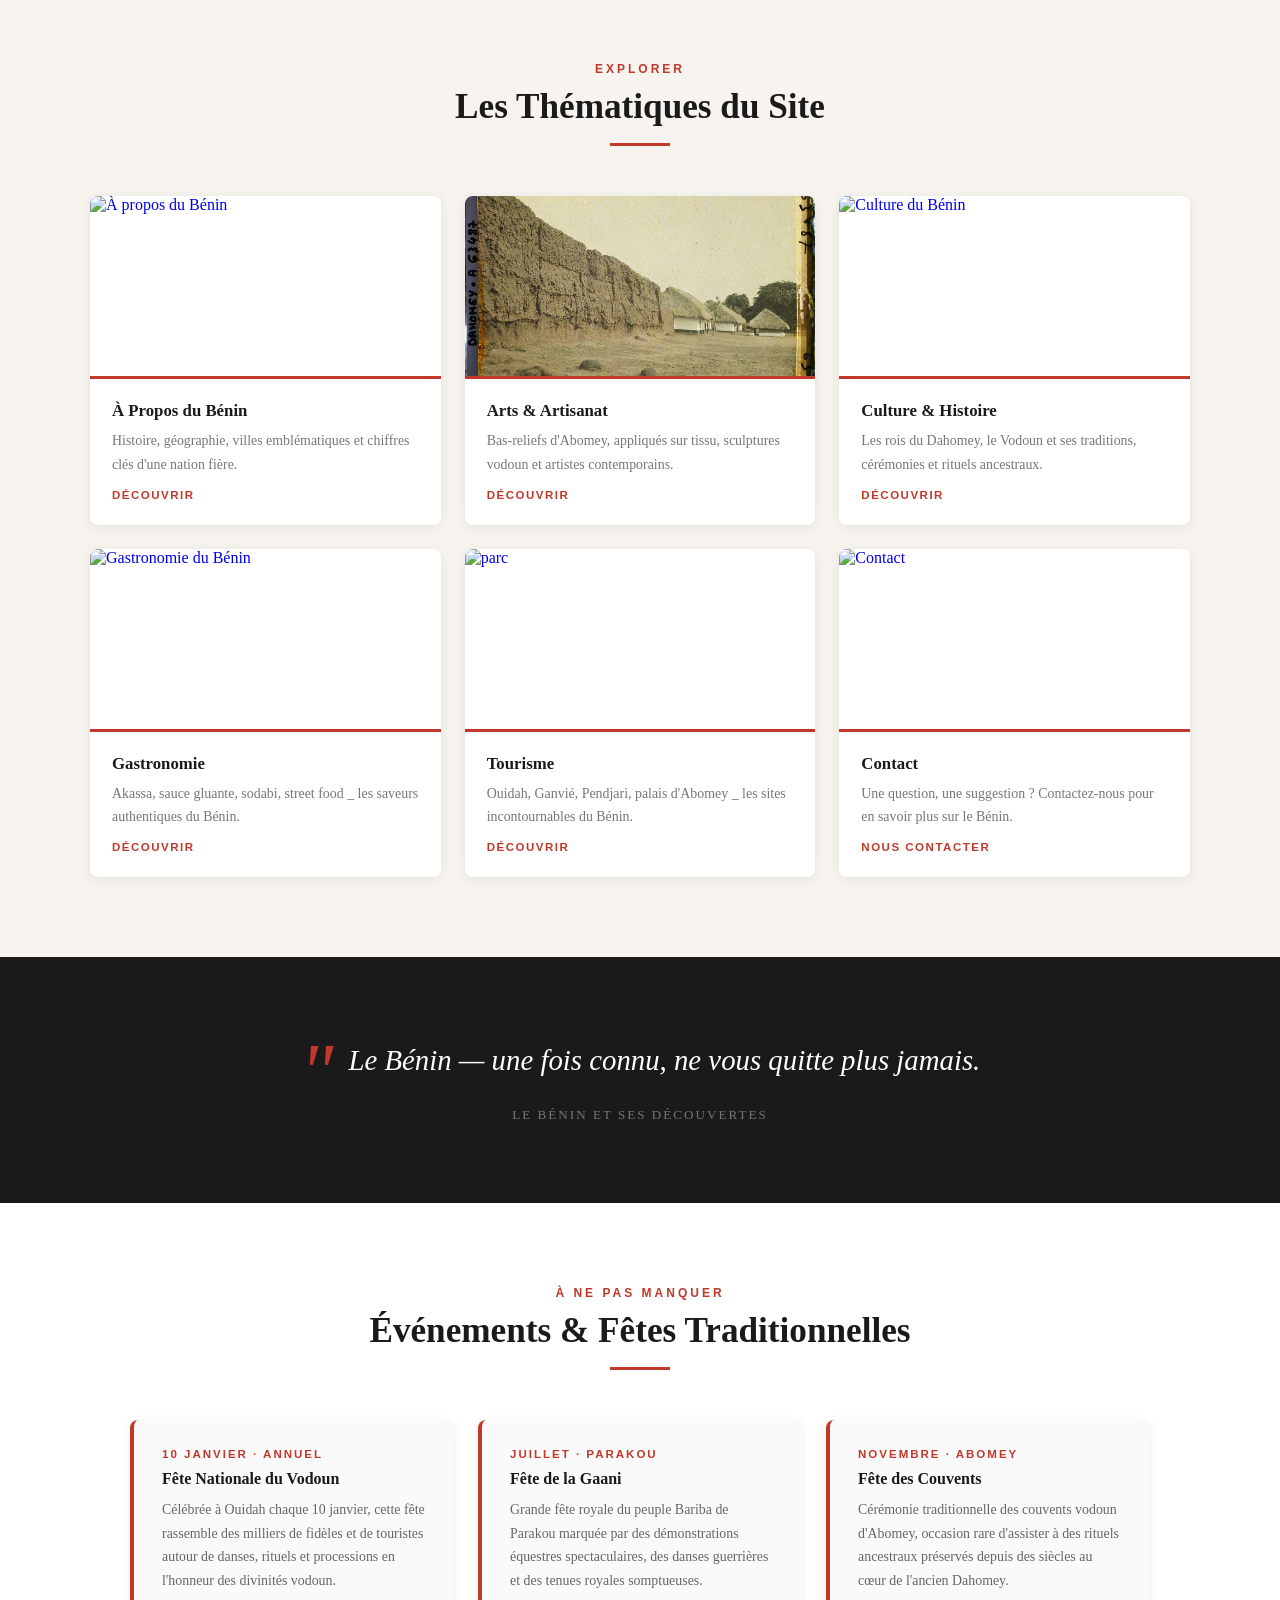
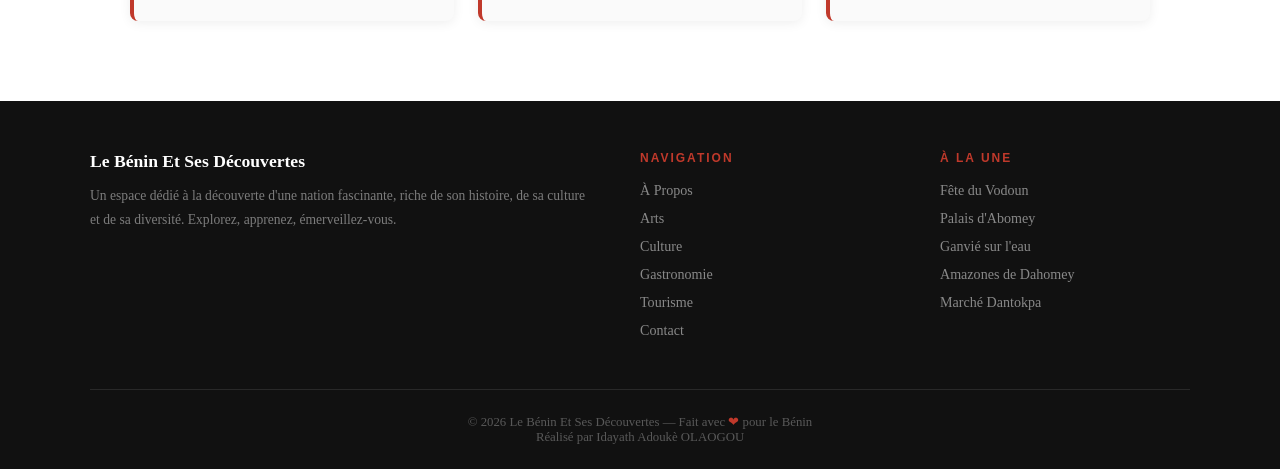
==== commit 23e5c16b: "Modification des 07 rubriques: about, arts, culture, gastronomie index,tourisme et contact ainsi que" ====
--- a/index.html
+++ b/index.html
@@ -48,7 +48,7 @@
 
         /* ===== HERO ===== */
         .hero-index {
-            background-image: url('images/Amazone.webp');
+            background-image: url('images/amazone.webp');
             background-size: cover;
             background-position: center top;
             height: 100vh;
@@ -484,7 +484,7 @@
             <a href="about.html" class="lien">En savoir plus </a>
         </div>
         <div class="intro-image">
-            <img src="images/Amazone.webp" alt="Statue de l'Amazone - Bénin">
+            <img src="images/amazone.webp" alt="Statue de l'Amazone - Bénin"/>
         </div>
     </section>
 
@@ -499,7 +499,7 @@
         <div class="sections-grid">
             <a href="about.html" class="section-card">
                 <div class="section-card-top">
-                    <img src="images/Amazone.webp" alt="À propos du Bénin">
+                    <img src="images/amazone.webp" alt="À propos du Bénin"/>
                 </div>
                 <div class="section-card-body">
                     <h3>À Propos du Bénin</h3>
@@ -510,7 +510,7 @@
 
             <a href="arts.html" class="section-card">
                 <div class="section-card-top">
-                    <img src="images/mur.jpg" alt="Arts du Bénin">
+                    <img src="images/mur.jpg" alt="Arts du Bénin"/>
                 </div>
                 <div class="section-card-body">
                     <h3>Arts & Artisanat</h3>
@@ -521,7 +521,7 @@
 
             <a href="culture.html" class="section-card">
                 <div class="section-card-top">
-                    <img src="images/Porte.jpg" alt="Culture du Bénin">
+                    <img src="images/porte.jpg" alt="Culture du Bénin"/>
                 </div>
                 <div class="section-card-body">
                     <h3>Culture & Histoire</h3>
@@ -532,7 +532,7 @@
 
             <a href="gastronomie.html" class="section-card">
                 <div class="section-card-top">
-                    <img src="images/Tokpa.jpg" alt="Gastronomie du Bénin">
+                    <img src="images/tokpa.jpg" alt="Gastronomie du Bénin"/>
                 </div>
                 <div class="section-card-body">
                     <h3>Gastronomie</h3>
@@ -543,7 +543,7 @@
 
             <a href="tourisme.html" class="section-card">
                 <div class="section-card-top">
-                    <img src="images/Parc.jpg" alt="D:\VISITE_BENIN\images\Parc.jpg">
+                    <img src="images/parc.jpg" alt="parc"/>
                 </div>
                 <div class="section-card-body">
                     <h3>Tourisme</h3>
@@ -554,12 +554,12 @@
 
             <a href="contact.html" class="section-card">
                 <div class="section-card-top">
-                    <img src="images/Amazone.webp" alt="Contact">
+                    <img src="images/amazone.webp" alt="Contact"/>
                 </div>
                 <div class="section-card-body">
                     <h3>Contact</h3>
                     <p>Une question, une suggestion ? Contactez-nous pour en savoir plus sur le Bénin.</p>
-                    <span class="voir">Nous contacter →</span>
+                    <span class="voir">Nous contacter </span>
                 </div>
             </a>
         </div>
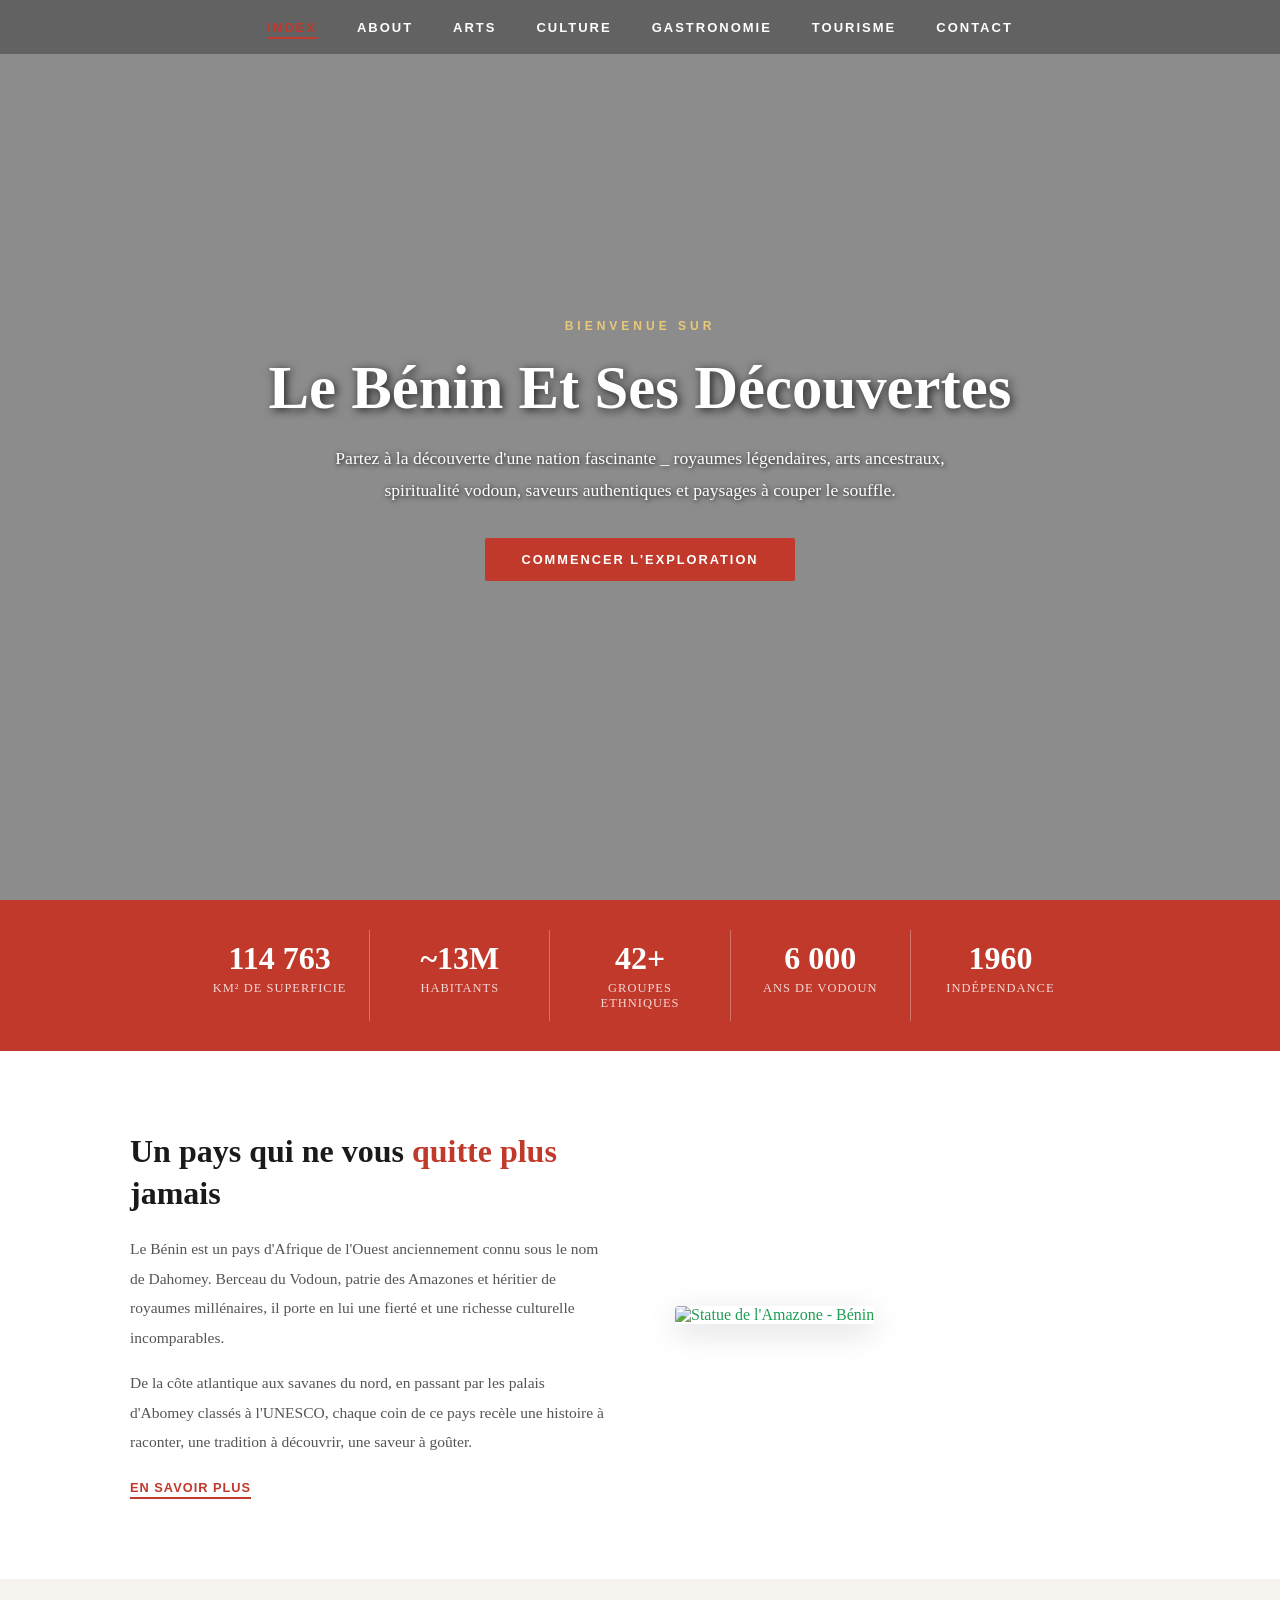
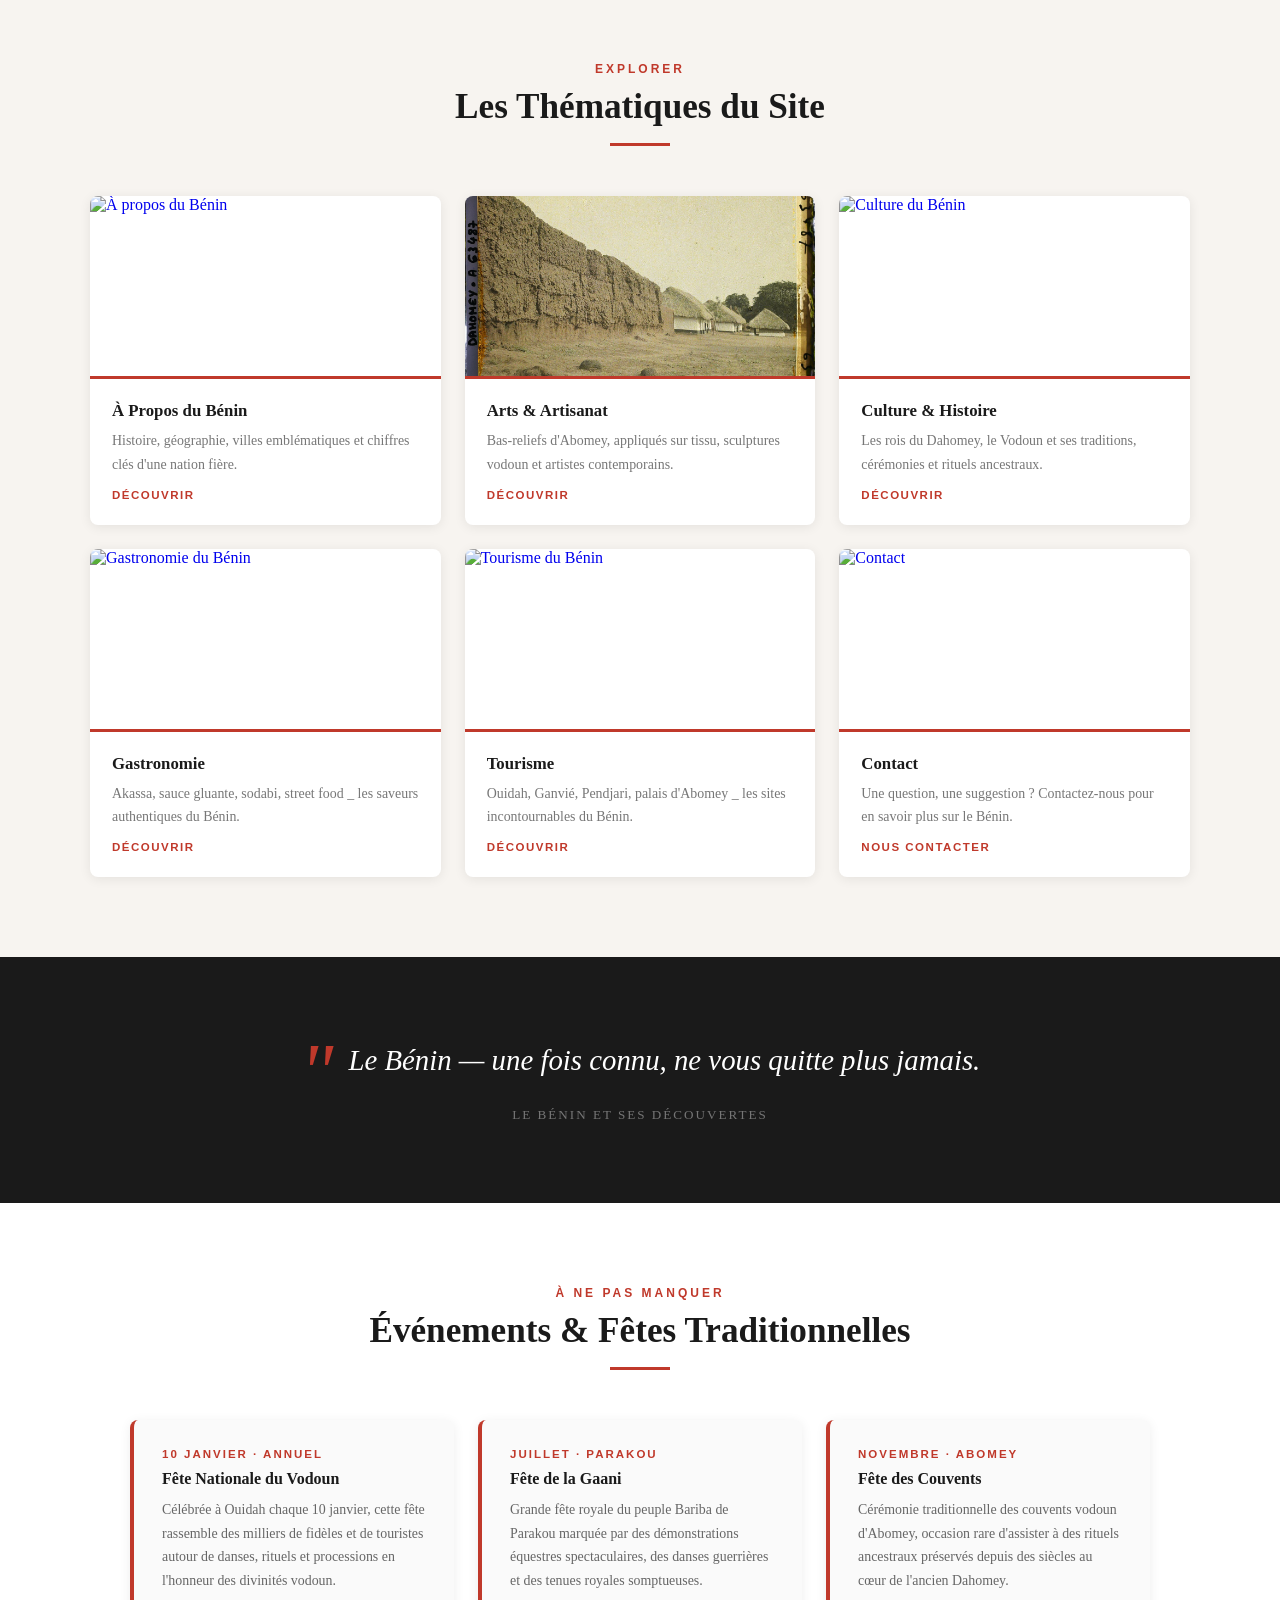
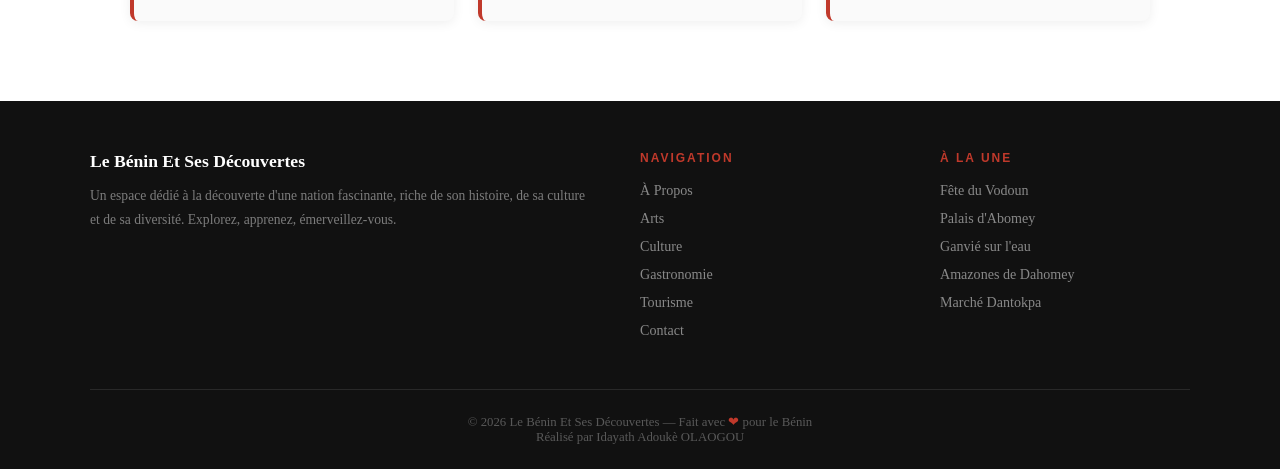
==== commit 903a4306: "Suppression du fichier style.css" ====
--- a/index.html
+++ b/index.html
@@ -543,7 +543,7 @@
 
             <a href="tourisme.html" class="section-card">
                 <div class="section-card-top">
-                    <img src="images/parc.jpg" alt="parc"/>
+                    <img src="images/parc.jpg" alt="Tourisme du Bénin"/>
                 </div>
                 <div class="section-card-body">
                     <h3>Tourisme</h3>
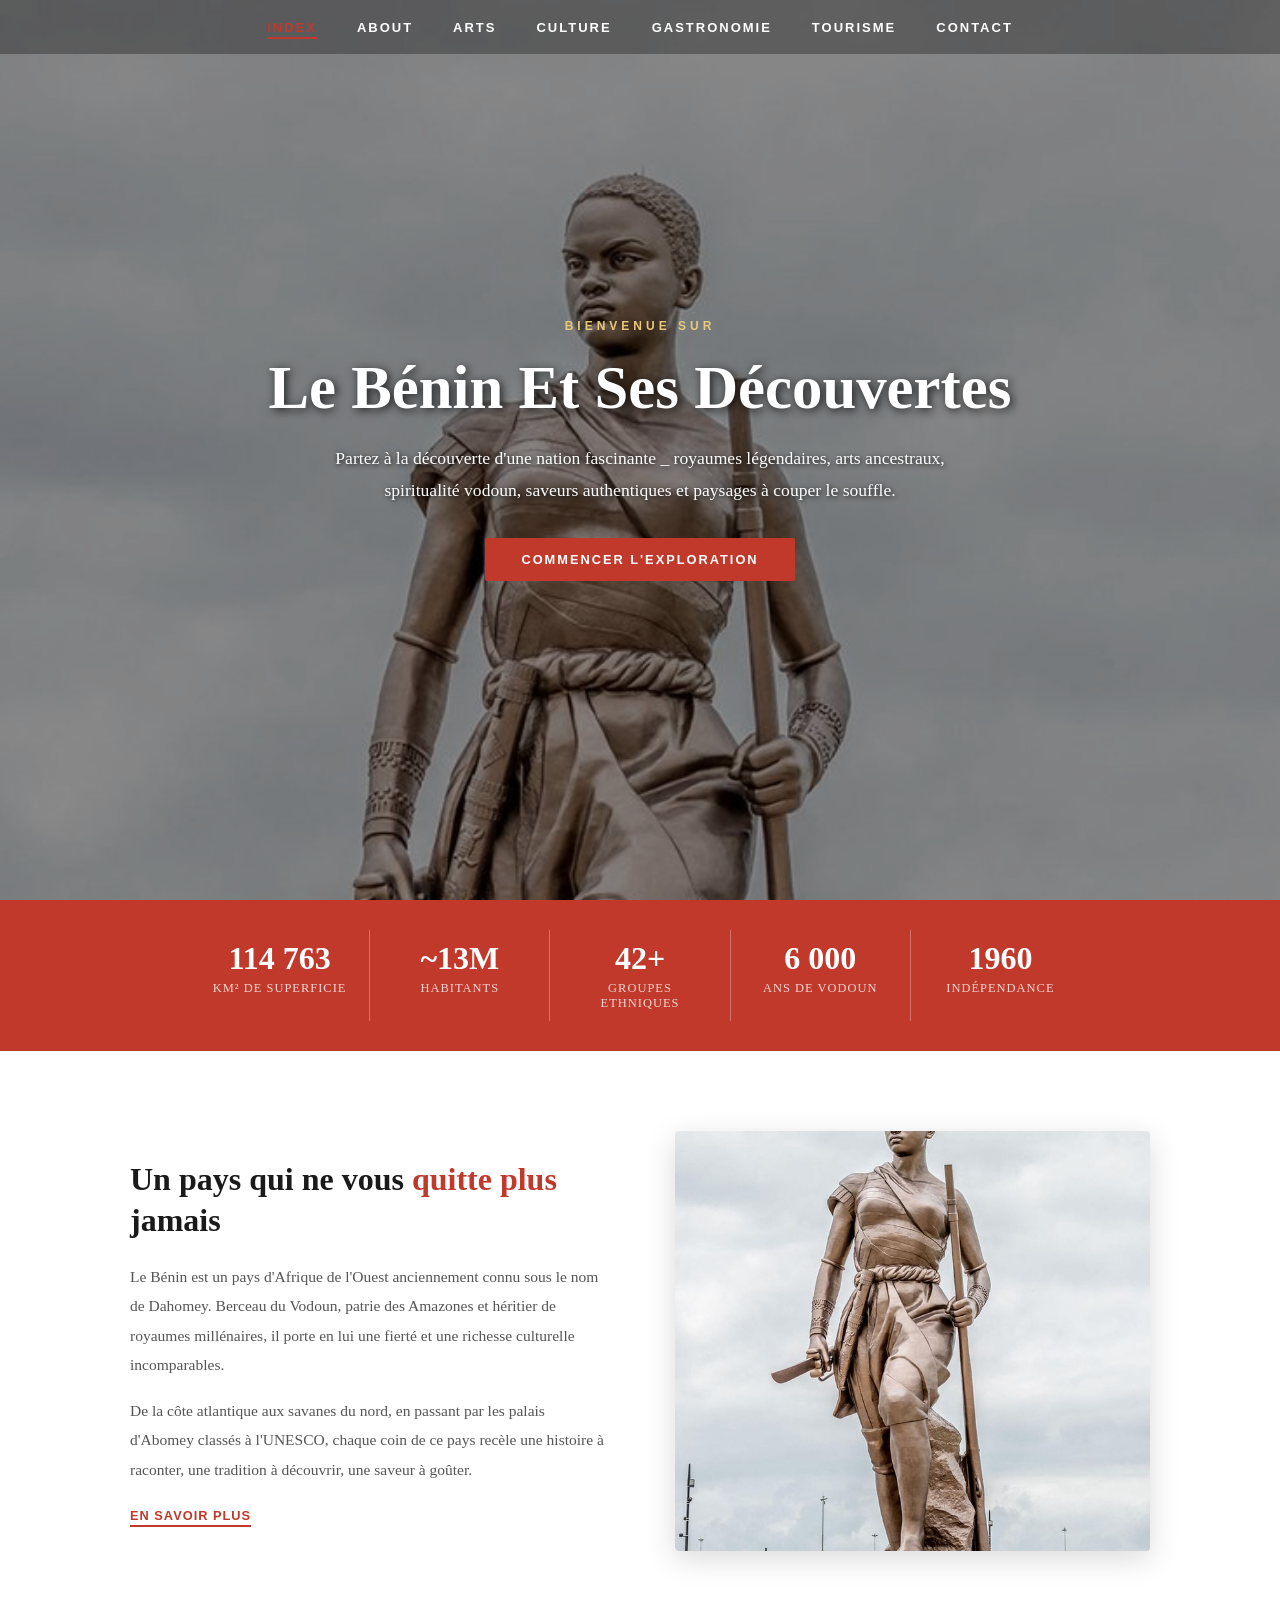
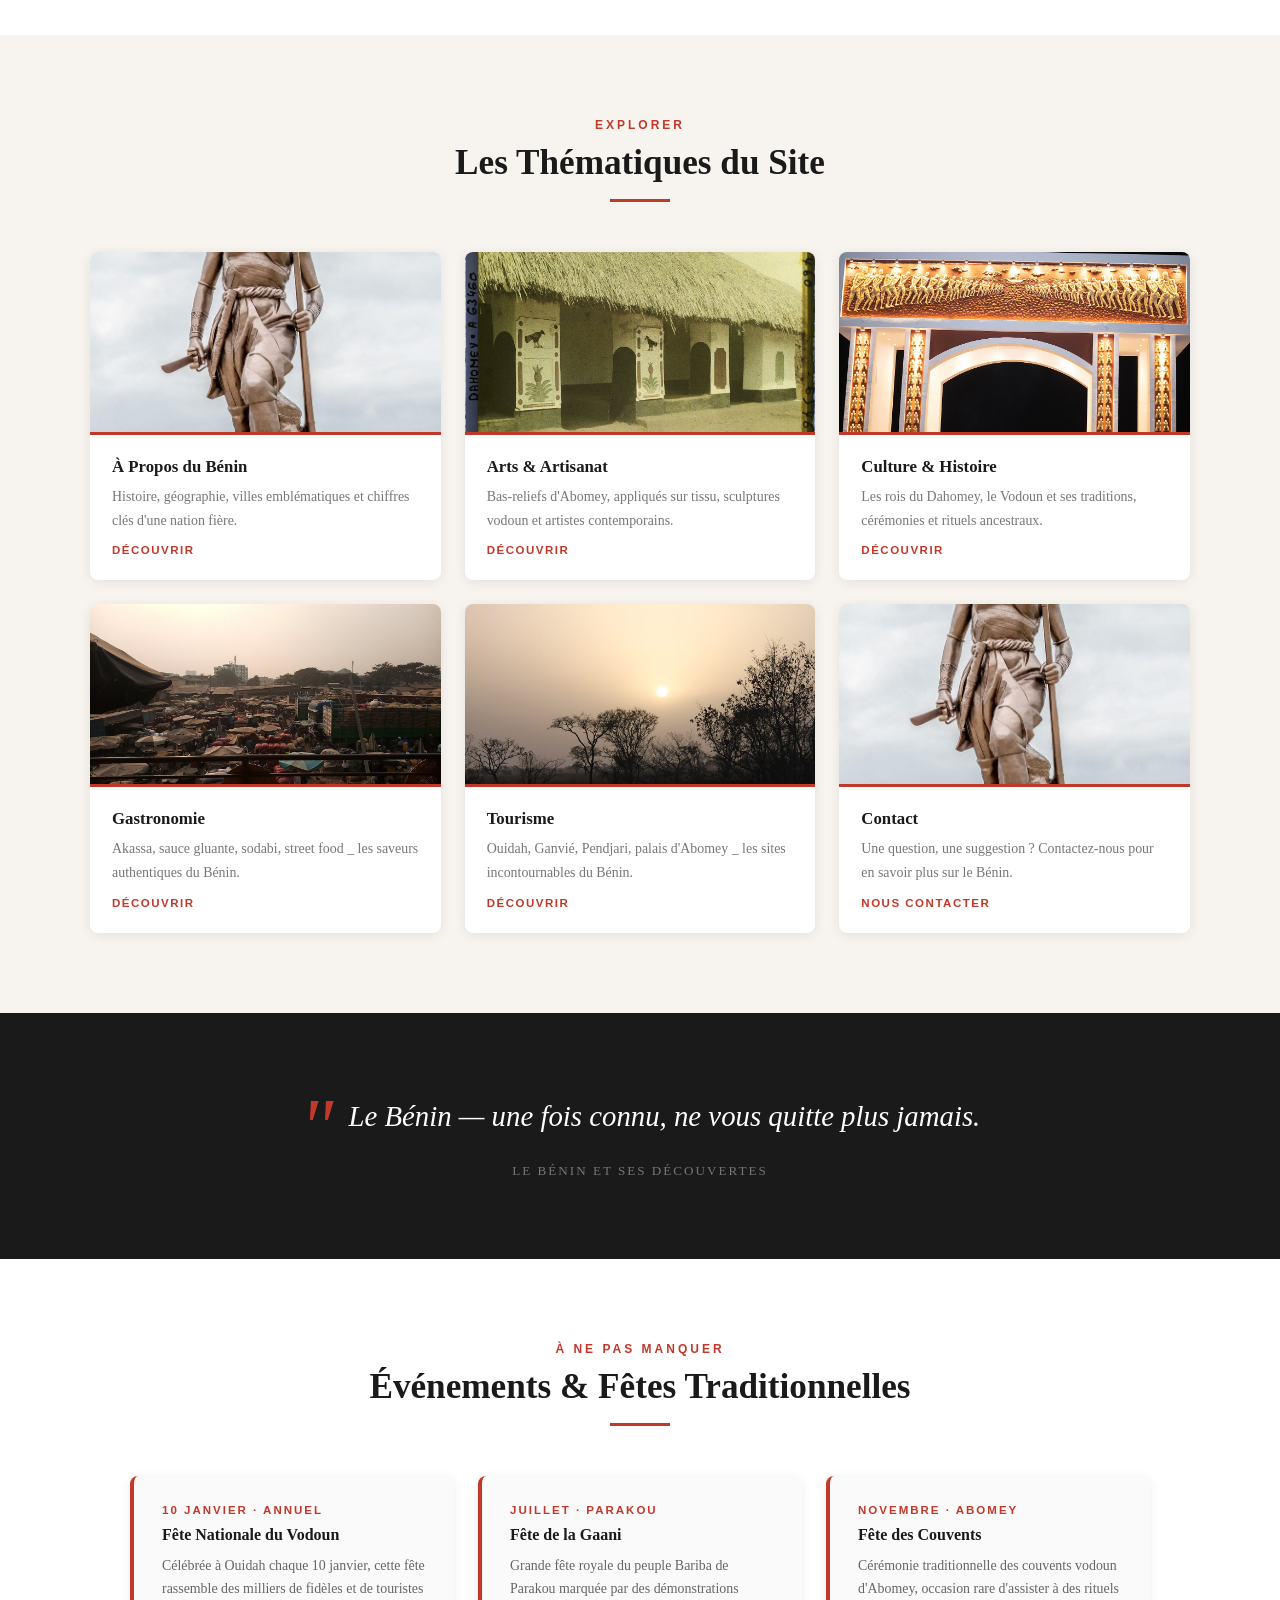
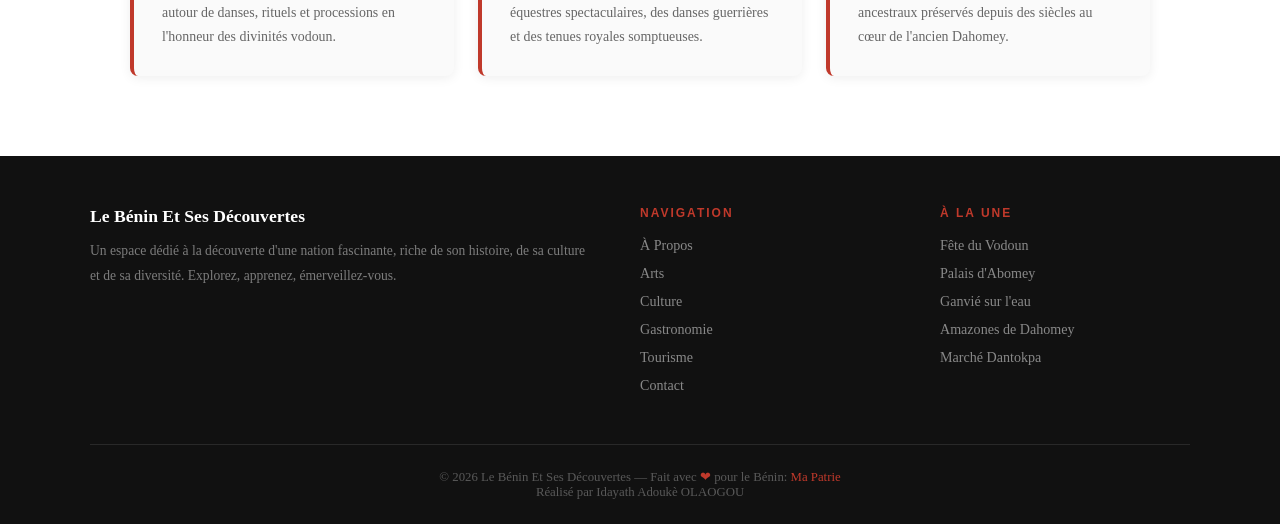
==== commit c94b5a86: "Mise à jour pages et correction Formspree" ====
--- a/index.html
+++ b/index.html
@@ -636,7 +636,7 @@
             </div>
         </div>
         <div class="footer-bottom">
-            <p>© 2026 Le Bénin Et Ses Découvertes — Fait avec <span>❤</span> pour le Bénin</p>
+            <p>© 2026 Le Bénin Et Ses Découvertes — Fait avec <span>❤</span> pour le Bénin: <span>Ma Patrie</span></p>
              <p>Réalisé par Idayath Adoukè OLAOGOU </p>
         </div>
     </footer>
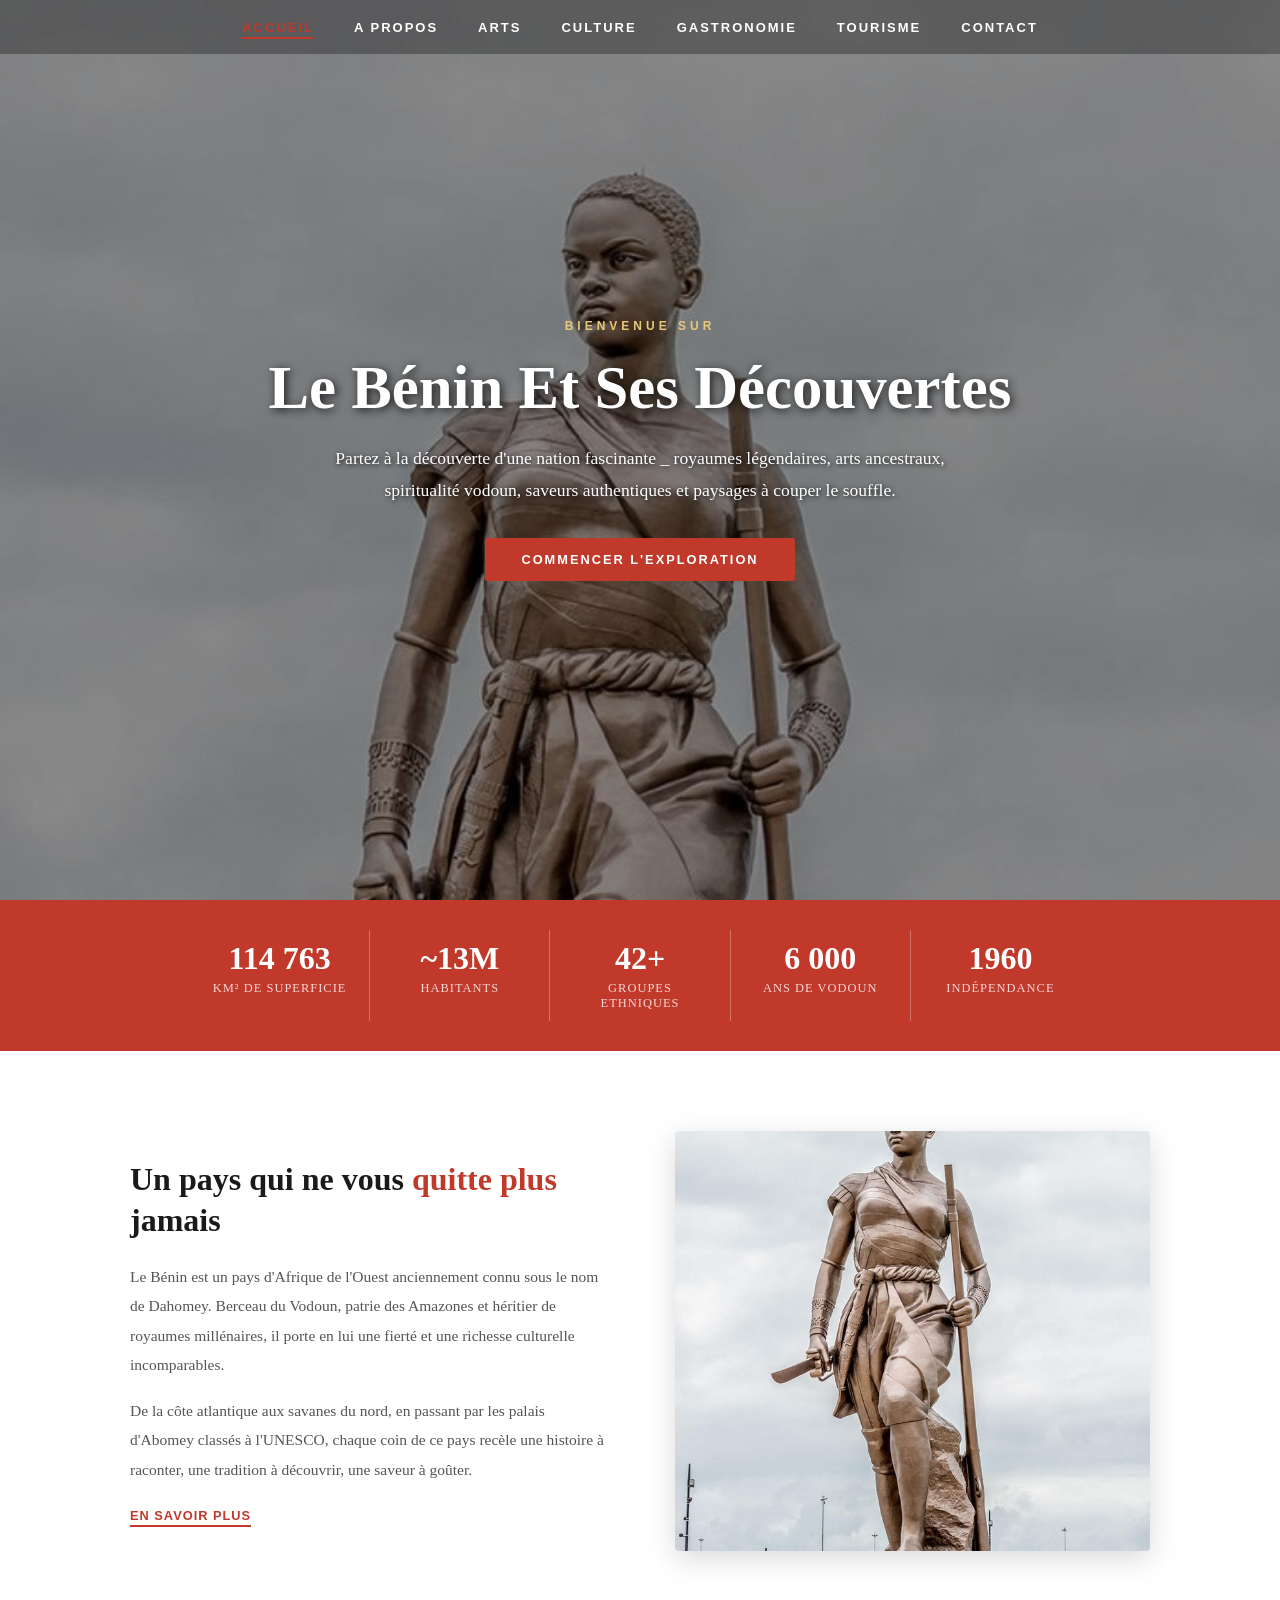
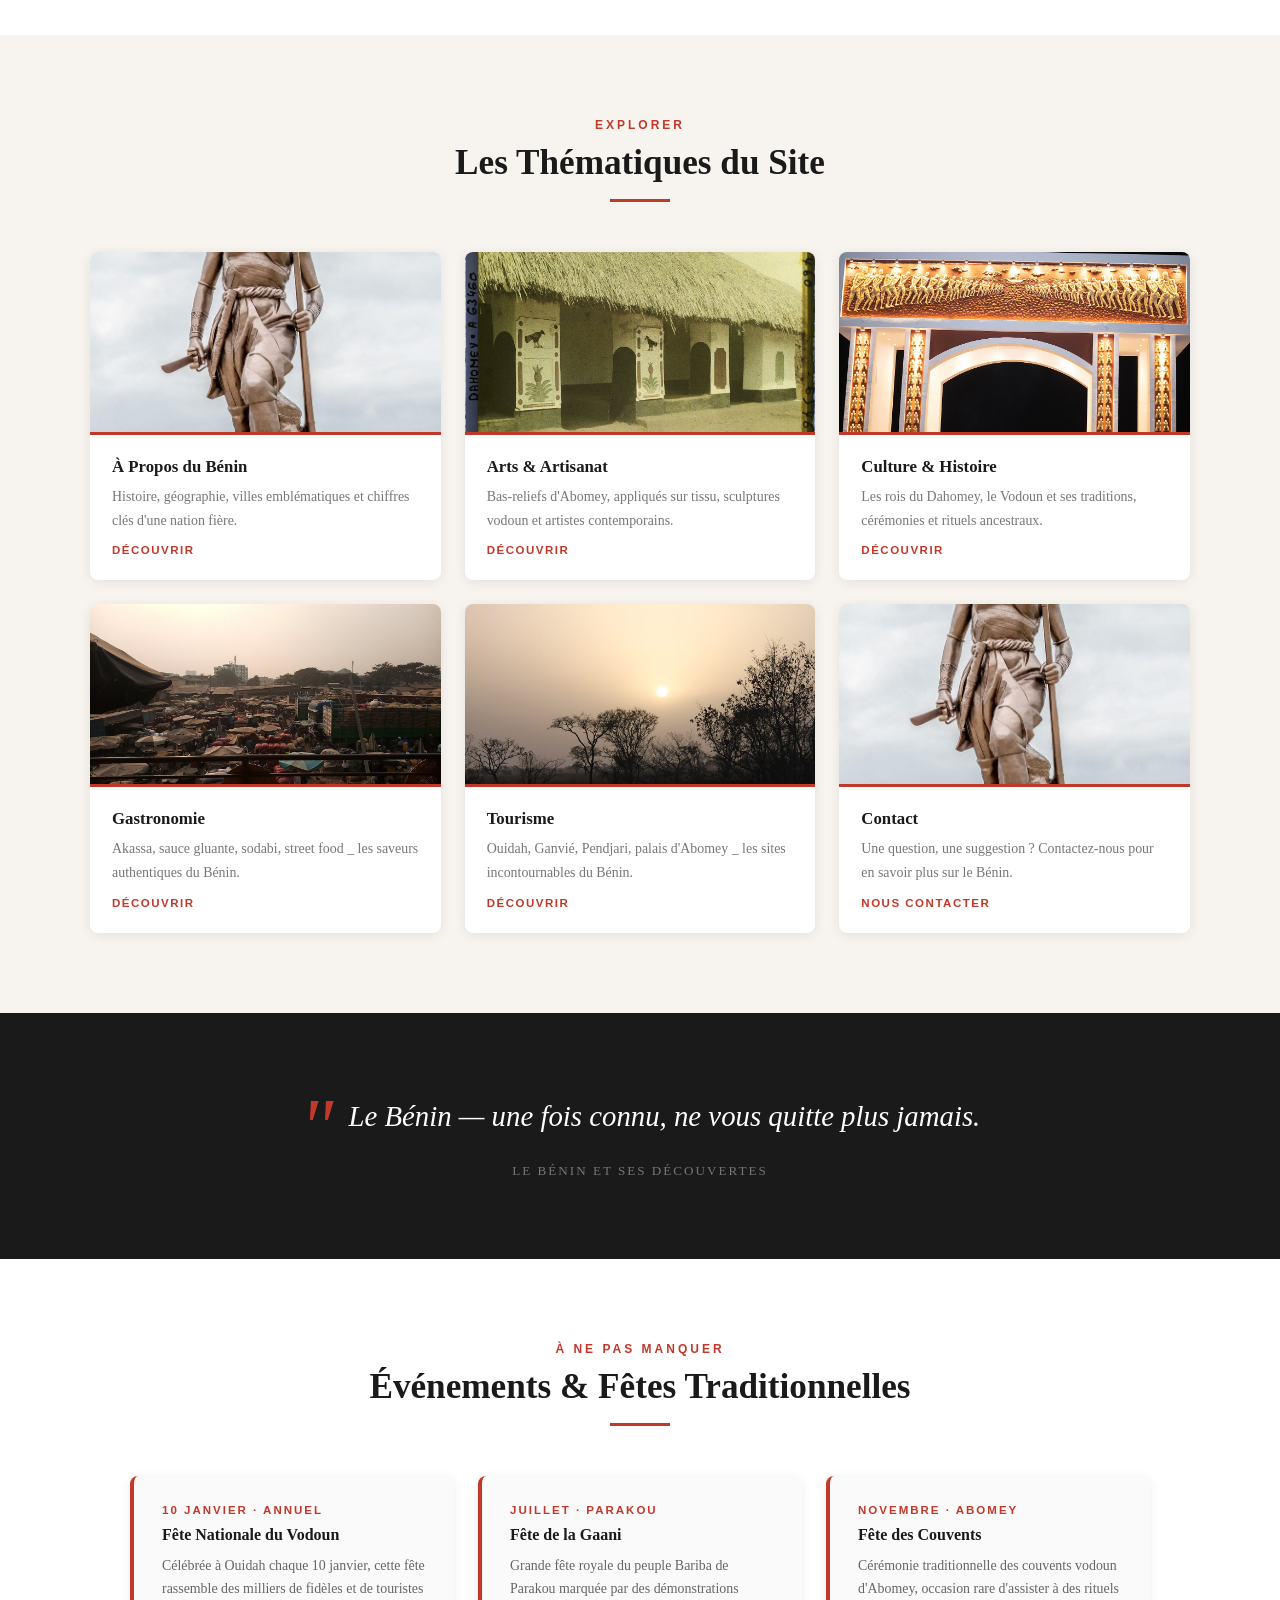
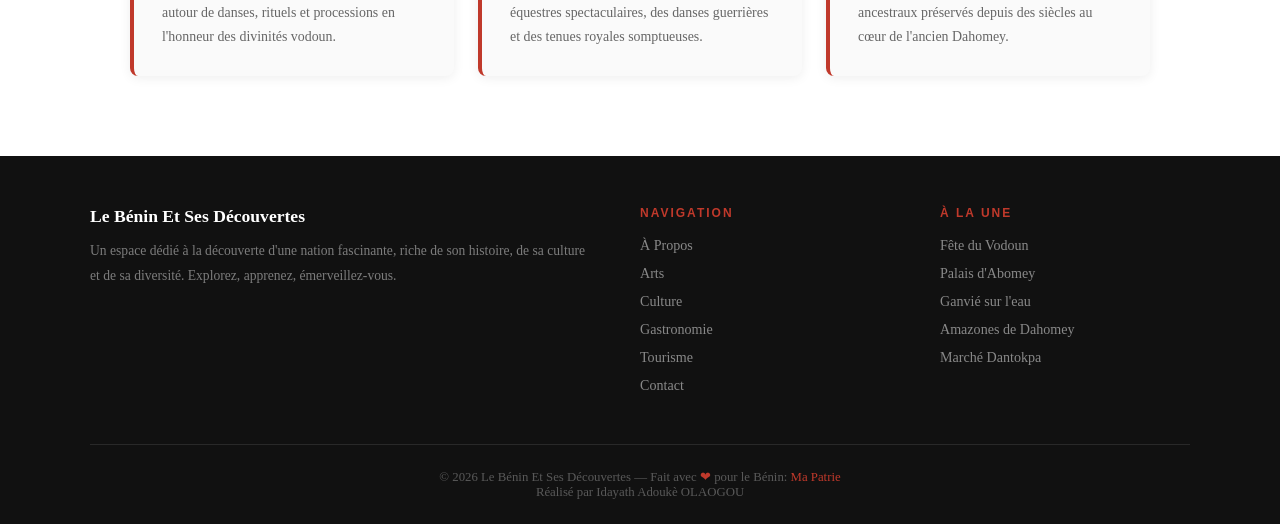
==== commit 7e1db5fc: "Mise à jour complète : pages about, arts, culture, gastronomie, tourisme, contact, index et images" ====
--- a/index.html
+++ b/index.html
@@ -427,8 +427,8 @@
     <div class="hero-index">
         <nav class="head">
             <ul>
-                <li><a href="index.html" class="active">Index</a></li>
-                <li><a href="about.html">About</a></li>
+                <li><a href="index.html" class="active">Accueil</a></li>
+                <li><a href="about.html">A Propos</a></li>
                 <li><a href="arts.html">Arts</a></li>
                 <li><a href="culture.html">Culture</a></li>
                 <li><a href="gastronomie.html">Gastronomie</a></li>
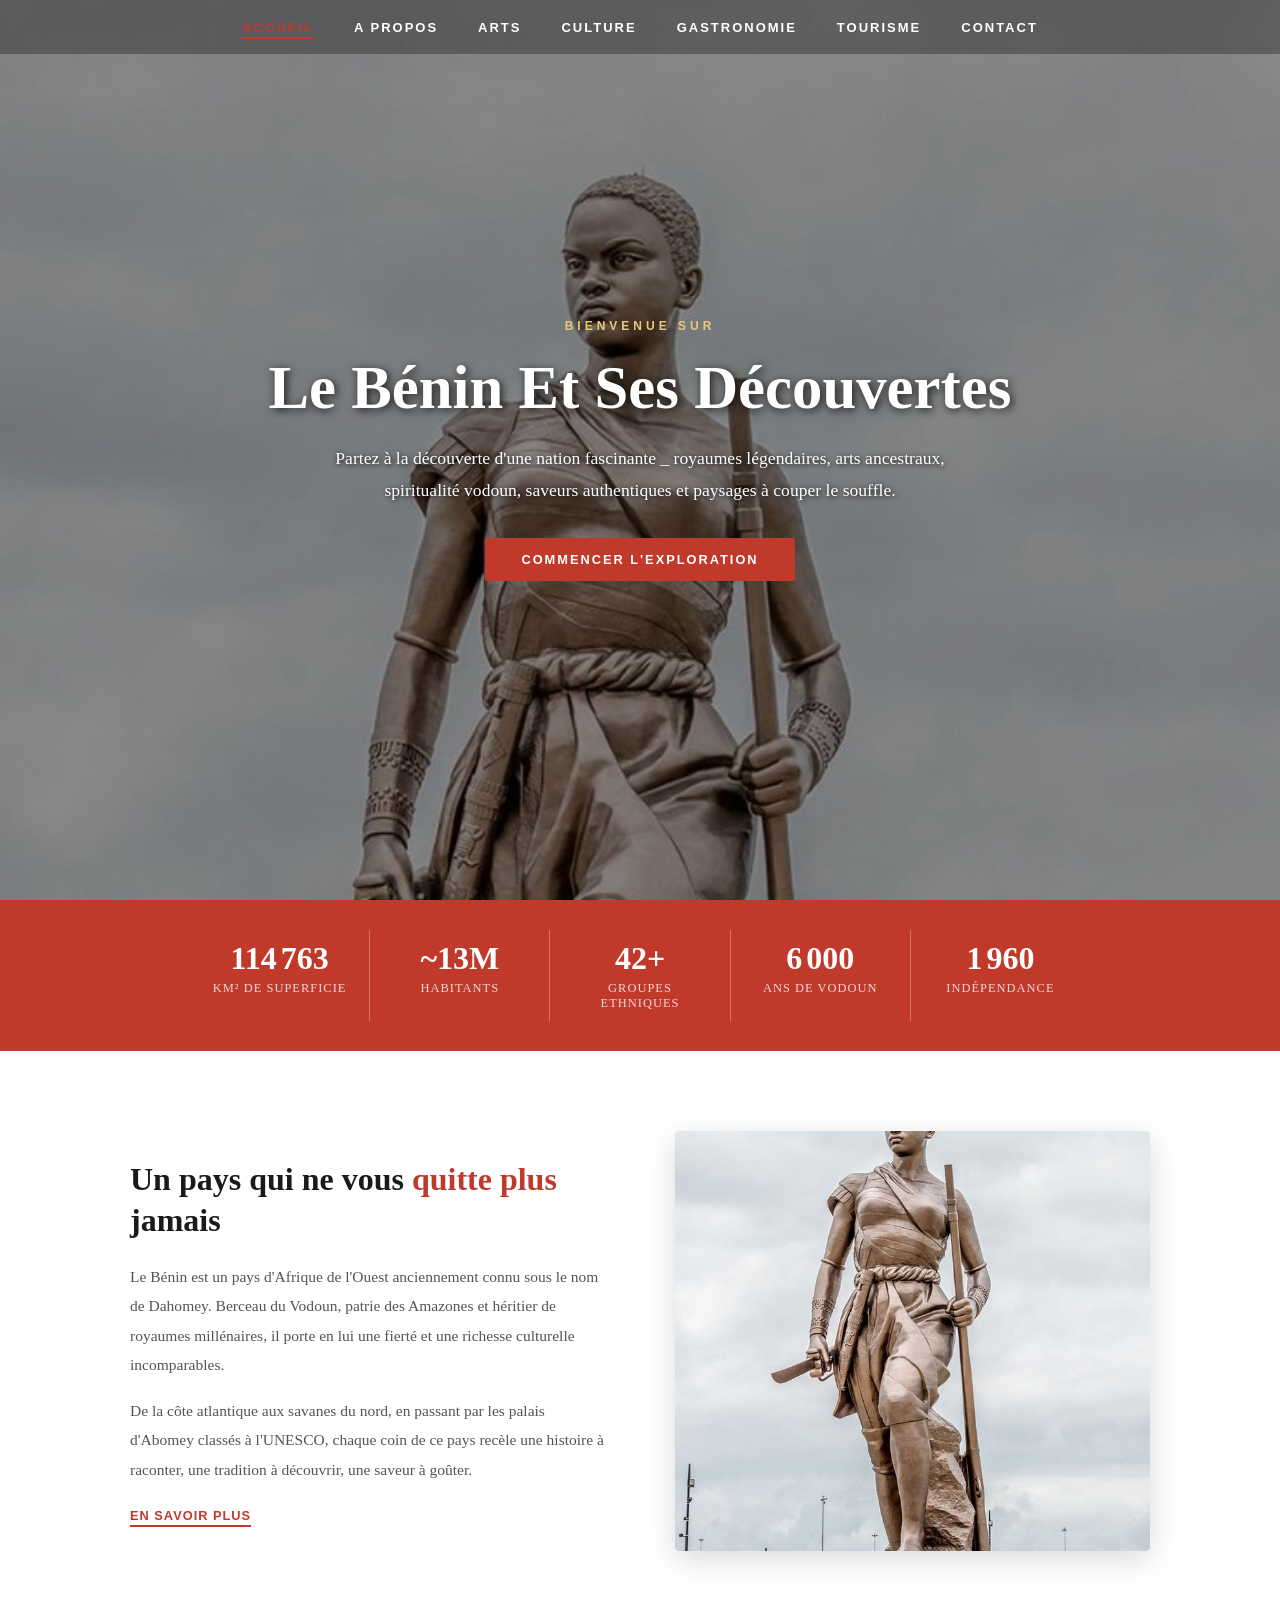
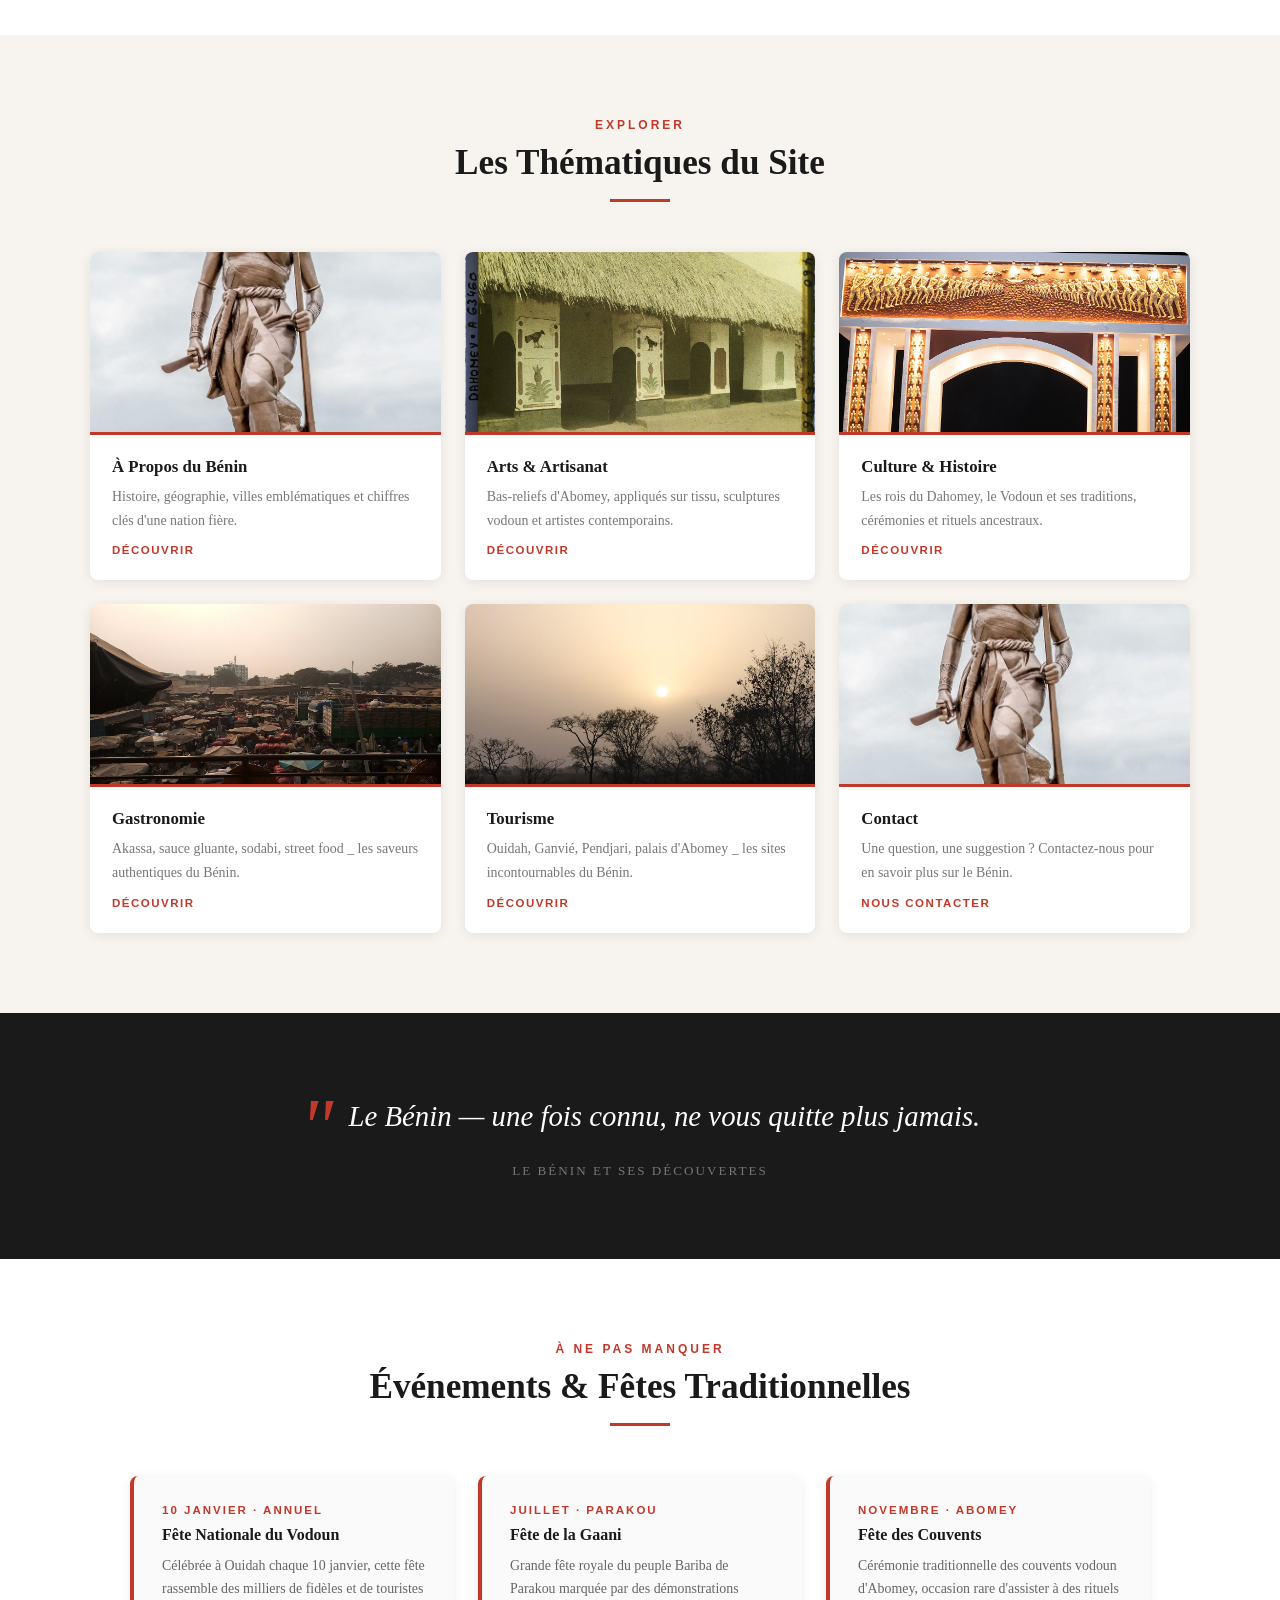
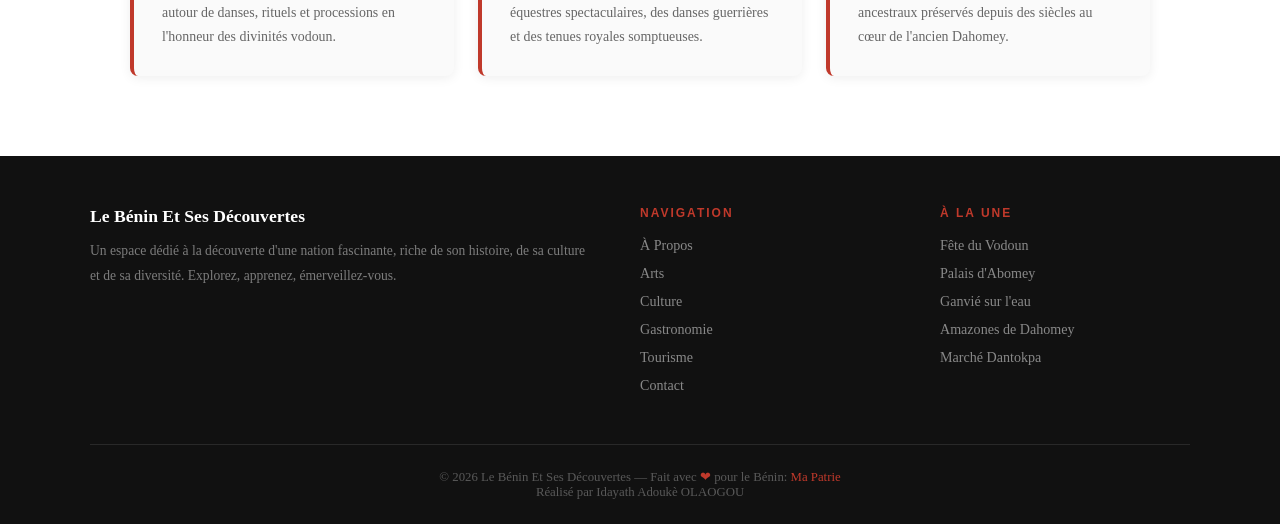
==== commit 62ccb990: "Modification complète de toutes les rubriques" ====
--- a/index.html
+++ b/index.html
@@ -46,6 +46,34 @@
             padding-bottom: 2px;
         }
 
+        /* ===== MENU BURGER (mobile) ===== */
+        .burger {
+            display: none;
+            flex-direction: column;
+            justify-content: space-between;
+            width: 26px;
+            height: 19px;
+            background: transparent;
+            border: none;
+            cursor: pointer;
+            position: absolute;
+            right: 24px;
+            top: 20px;
+            z-index: 20;
+            padding: 0;
+        }
+        .burger span {
+            display: block;
+            height: 3px;
+            width: 100%;
+            background: #fff;
+            border-radius: 2px;
+            transition: transform 0.3s ease, opacity 0.3s ease;
+        }
+        .burger.open span:nth-child(1) { transform: translateY(8px) rotate(45deg); }
+        .burger.open span:nth-child(2) { opacity: 0; }
+        .burger.open span:nth-child(3) { transform: translateY(-8px) rotate(-45deg); }
+
         /* ===== HERO ===== */
         .hero-index {
             background-image: url('images/amazone.webp');
@@ -410,12 +438,27 @@
 
         /* ===== RESPONSIVE ===== */
         @media (max-width: 768px) {
-            .head ul { gap: 14px; flex-wrap: wrap; padding: 0 16px; }
+
+            .burger { display: flex; }
+            .head ul {
+                display: none;
+                position: absolute;
+                top: 100%;
+                left: 0;
+                width: 100%;
+                flex-direction: column;
+                gap: 0;
+                background: rgba(0,0,0,0.92);
+                padding: 10px 0;
+            }
+            .head ul.open { display: flex; }
+            .head ul li { width: 100%; text-align: center; }
+            .head ul li a { display: block; padding: 12px 0; }
             .hero-content h1 { font-size: 2.2rem; }
             .stats-grid { flex-wrap: wrap; }
             .stat-item { flex: 1 1 40%; border-right: none; border-bottom: 1px solid rgba(255,255,255,0.2); }
             .intro-section { grid-template-columns: 1fr; gap: 40px; }
-            .sections-grid { grid-template-columns: 1fr 1fr; }
+            .sections-grid { grid-template-columns: 1fr; }
             .events-grid { grid-template-columns: 1fr; }
             .footer-grid { grid-template-columns: 1fr; gap: 30px; }
         }
@@ -426,6 +469,9 @@
     <!-- HERO -->
     <div class="hero-index">
         <nav class="head">
+            <button class="burger" id="burgerBtn" aria-label="Ouvrir le menu" aria-expanded="false">
+                <span></span><span></span><span></span>
+            </button>
             <ul>
                 <li><a href="index.html" class="active">Accueil</a></li>
                 <li><a href="about.html">A Propos</a></li>
@@ -641,5 +687,6 @@
         </div>
     </footer>
 
+    <script src="script.js"></script>
 </body>
 </html>
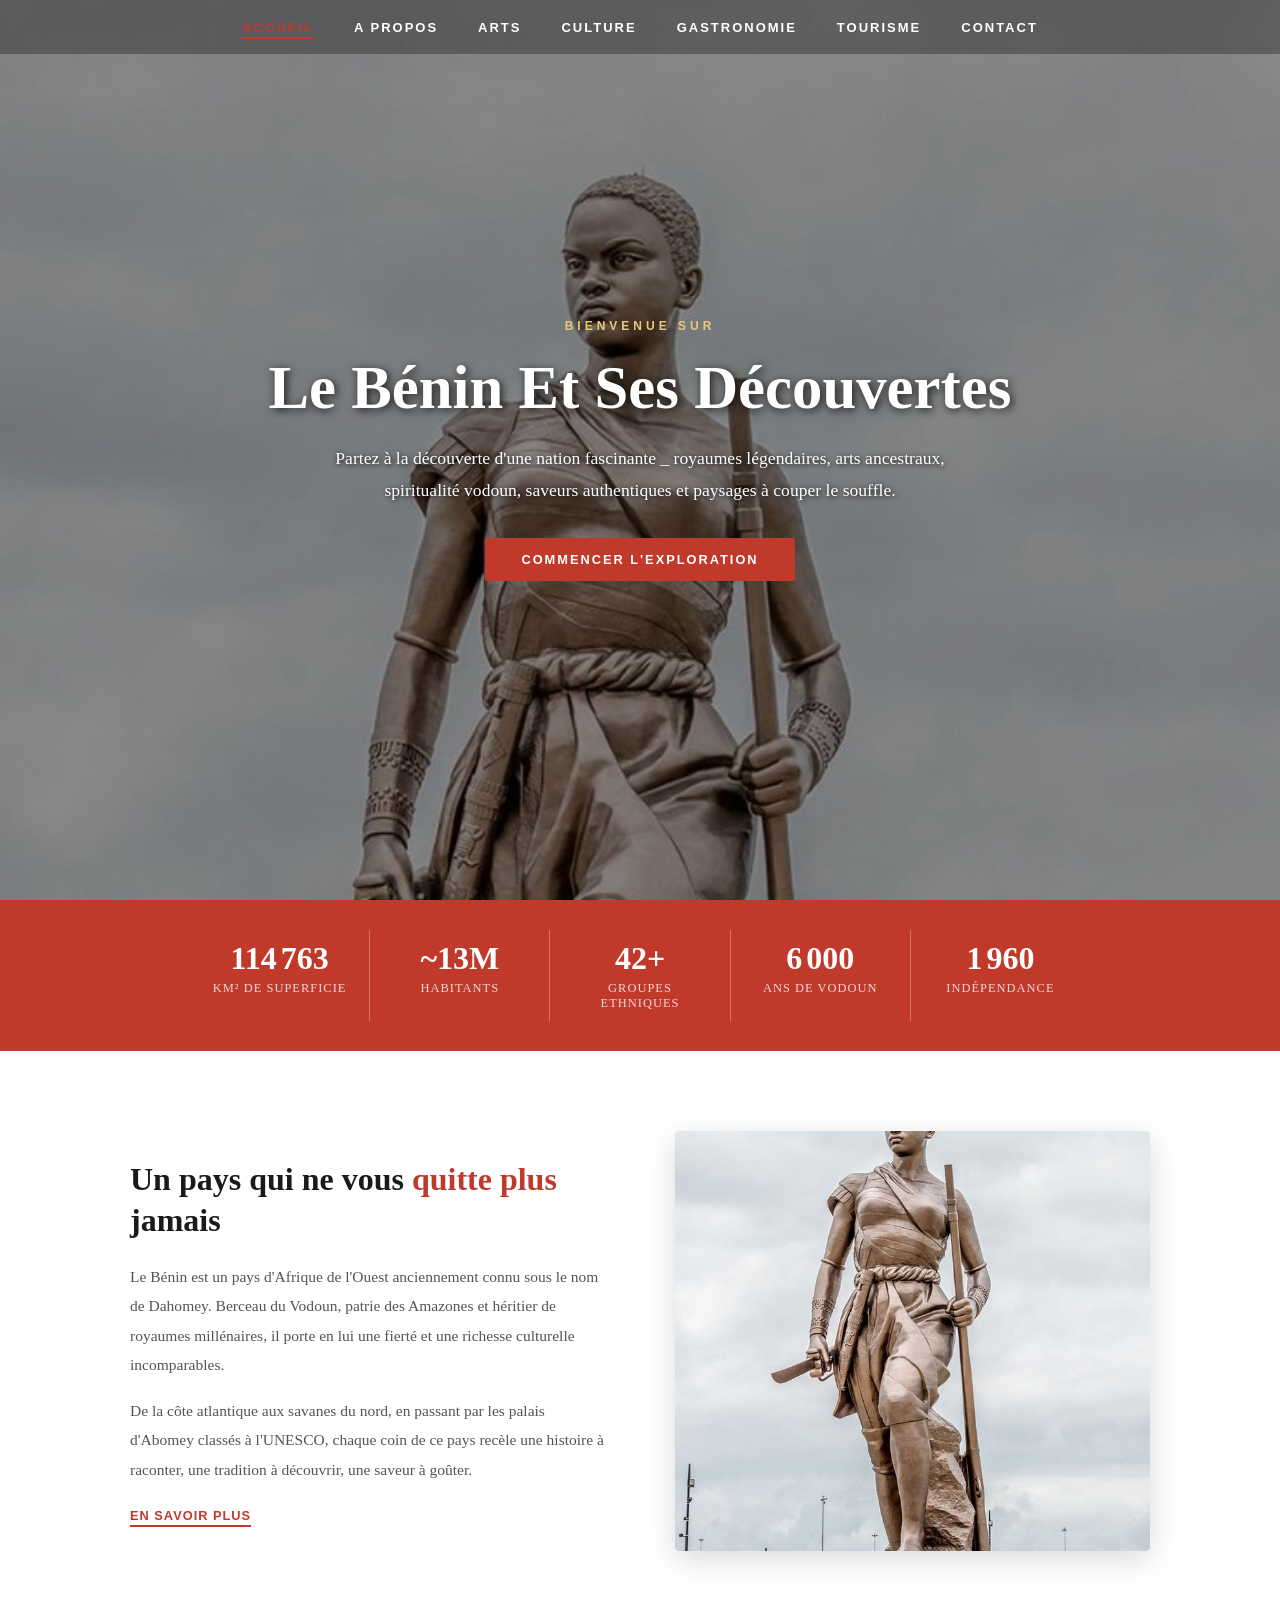
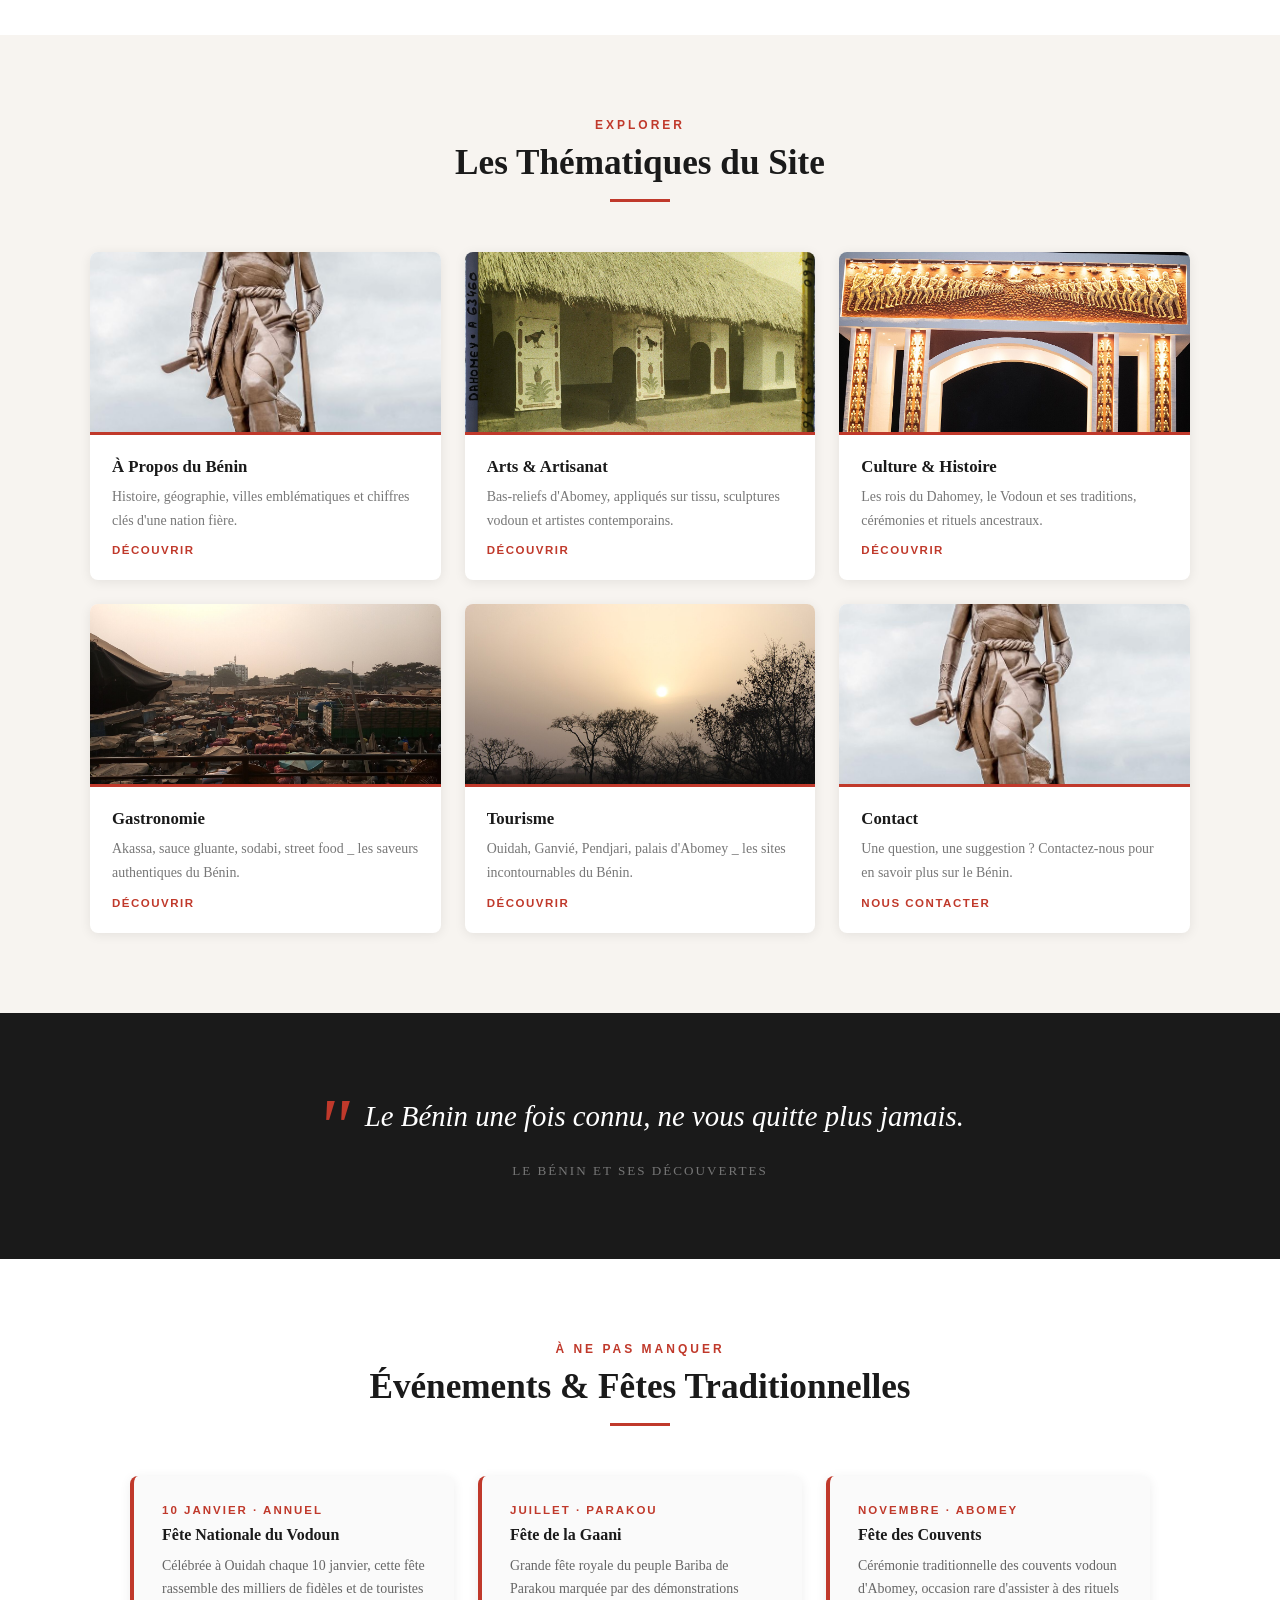
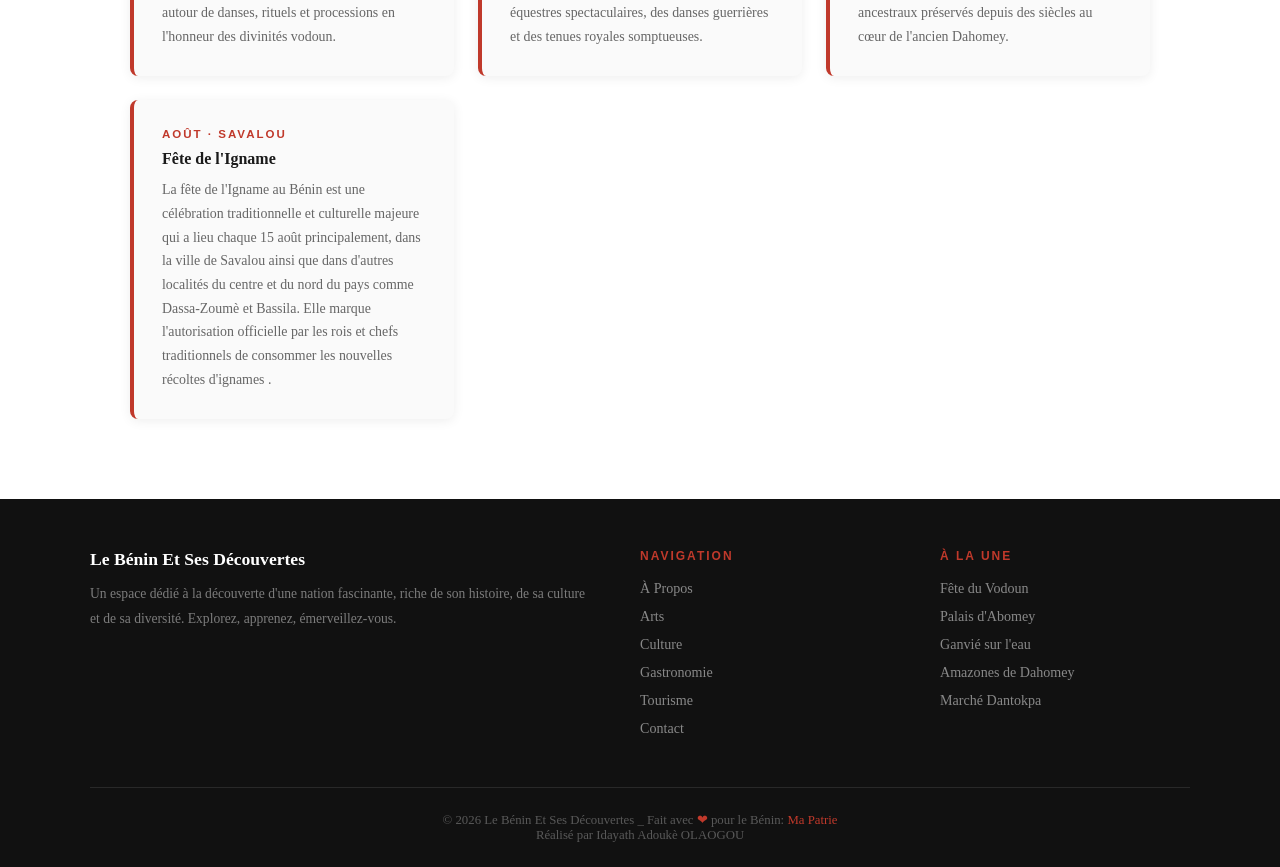
==== commit 484bd88d: "Mise en forme de chaque page" ====
--- a/index.html
+++ b/index.html
@@ -14,7 +14,6 @@
             background-color: #fff;
         }
 
-        /* ===== NAVIGATION ===== */
         .head {
             position: absolute;
             top: 0; left: 0;
@@ -46,7 +45,6 @@
             padding-bottom: 2px;
         }
 
-        /* ===== MENU BURGER (mobile) ===== */
         .burger {
             display: none;
             flex-direction: column;
@@ -74,7 +72,6 @@
         .burger.open span:nth-child(2) { opacity: 0; }
         .burger.open span:nth-child(3) { transform: translateY(-8px) rotate(-45deg); }
 
-        /* ===== HERO ===== */
         .hero-index {
             background-image: url('images/amazone.webp');
             background-size: cover;
@@ -138,7 +135,6 @@
         }
         .hero-btn:hover { background: #a93226; }
 
-        /* ===== SECTION HEADER ===== */
         .section-header {
             text-align: center;
             margin-bottom: 50px;
@@ -167,7 +163,6 @@
         .section-header.light .tag { color: #e8c97a; }
         .section-header.light .divider { background: #e8c97a; }
 
-        /* ===== CHIFFRES CLÉS ===== */
         .stats-bar {
             background: #c0392b;
             padding: 30px 0;
@@ -200,7 +195,6 @@
             display: block;
         }
 
-        /* ===== INTRO ===== */
         .intro-section {
             padding: 80px 40px;
             max-width: 1100px;
@@ -247,7 +241,6 @@
             box-shadow: 0 8px 30px rgba(0,0,0,0.15);
         }
 
-        /* ===== SECTIONS DU SITE ===== */
         .sections-site {
             background: #f7f4f0;
             padding: 80px 40px;
@@ -323,7 +316,6 @@
             color: #c0392b;
         }
 
-        /* ===== CITATION ===== */
         .quote-section {
             background: #1a1a1a;
             padding: 80px 40px;
@@ -355,7 +347,6 @@
             text-transform: uppercase;
         }
 
-        /* ===== ÉVÉNEMENTS ===== */
         .events-section {
             padding: 80px 40px;
             max-width: 1100px;
@@ -398,7 +389,6 @@
             line-height: 1.7;
         }
 
-        /* ===== FOOTER ===== */
         footer { background: #111; padding: 50px 40px 24px; }
         .footer-grid {
             display: grid;
@@ -436,7 +426,6 @@
         .footer-bottom p { color: rgba(255,255,255,0.3); font-size: 0.8rem; }
         .footer-bottom span { color: #c0392b; }
 
-        /* ===== RESPONSIVE ===== */
         @media (max-width: 768px) {
 
             .burger { display: flex; }
@@ -466,7 +455,6 @@
 </head>
 <body>
 
-    <!-- HERO -->
     <div class="hero-index">
         <nav class="head">
             <button class="burger" id="burgerBtn" aria-label="Ouvrir le menu" aria-expanded="false">
@@ -491,7 +479,6 @@
         </div>
     </div>
 
-    <!-- CHIFFRES CLÉS -->
     <div class="stats-bar">
         <div class="stats-grid">
             <div class="stat-item">
@@ -517,7 +504,6 @@
         </div>
     </div>
 
-    <!-- INTRO -->
     <section class="intro-section">
         <div class="intro-text">
             <h2>Un pays qui ne vous <span>quitte plus</span> jamais</h2>
@@ -534,7 +520,6 @@
         </div>
     </section>
 
-    <!-- SECTIONS DU SITE -->
     <section class="sections-site">
         <div class="section-header">
             <span class="tag">Explorer</span>
@@ -611,15 +596,13 @@
         </div>
     </section>
 
-    <!-- CITATION -->
     <div class="quote-section">
         <blockquote>
-            Le Bénin — une fois connu, ne vous quitte plus jamais.
+            Le Bénin une fois connu, ne vous quitte plus jamais.
         </blockquote>
         <cite> Le Bénin Et Ses Découvertes</cite>
     </div>
 
-    <!-- ÉVÉNEMENTS -->
     <section class="events-section">
         <div class="section-header">
             <span class="tag">À ne pas manquer</span>
@@ -648,10 +631,17 @@
                 <p>Cérémonie traditionnelle des couvents vodoun d'Abomey, occasion rare d'assister
                 à des rituels ancestraux préservés depuis des siècles au cœur de l'ancien Dahomey.</p>
             </div>
+            <div class="event-card">
+                <span class="event-date">Août · Savalou</span>
+                <h3>Fête de l'Igname</h3>
+                <p>La fête de l'Igname au Bénin est une célébration traditionnelle et culturelle majeure
+                 qui a lieu chaque 15 août principalement, dans la ville de Savalou ainsi que dans d'autres 
+                localités du centre et du nord du pays comme Dassa-Zoumè et Bassila. Elle marque l'autorisation
+                 officielle par les rois et chefs traditionnels de consommer les nouvelles récoltes d'ignames  .</p>
+            </div>
         </div>
     </section>
 
-    <!-- FOOTER -->
     <footer>
         <div class="footer-grid">
             <div class="footer-brand">
@@ -682,7 +672,7 @@
             </div>
         </div>
         <div class="footer-bottom">
-            <p>© 2026 Le Bénin Et Ses Découvertes — Fait avec <span>❤</span> pour le Bénin: <span>Ma Patrie</span></p>
+            <p>© 2026 Le Bénin Et Ses Découvertes _ Fait avec <span>❤</span> pour le Bénin: <span>Ma Patrie</span></p>
              <p>Réalisé par Idayath Adoukè OLAOGOU </p>
         </div>
     </footer>
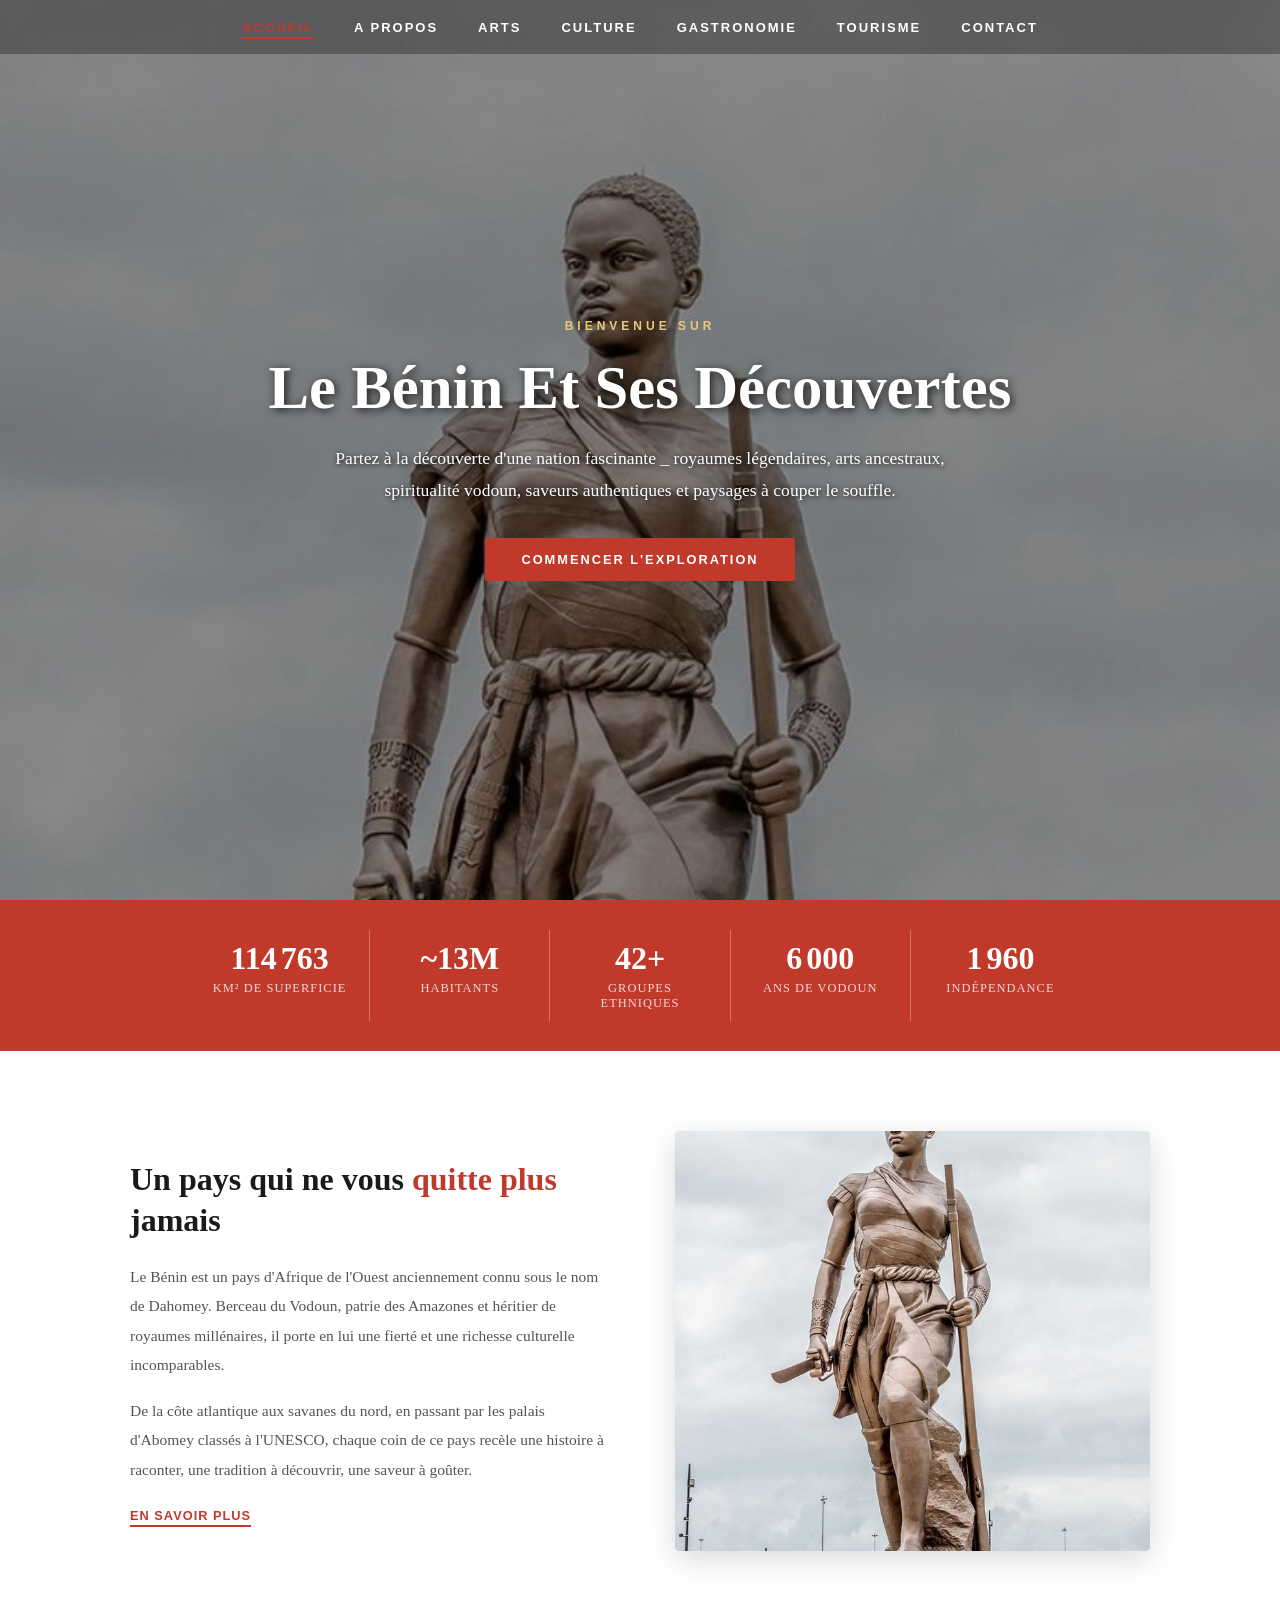
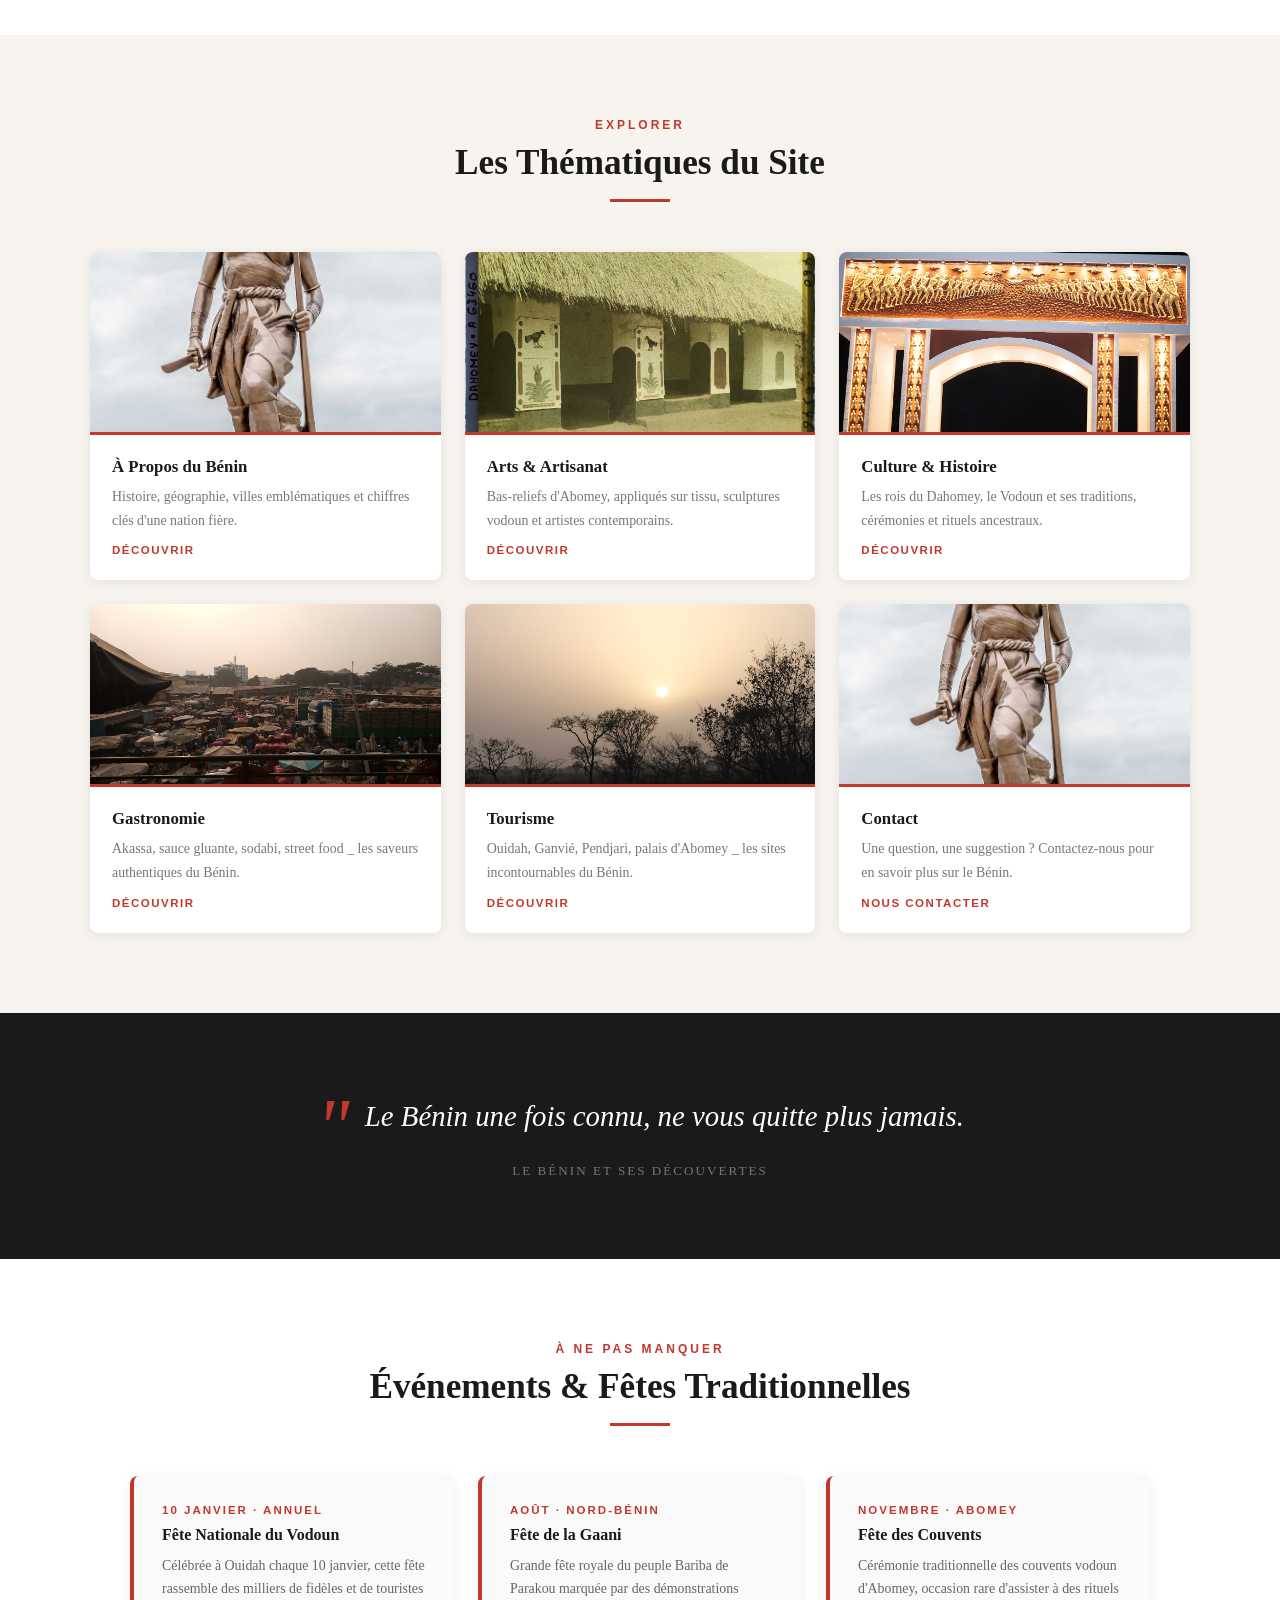
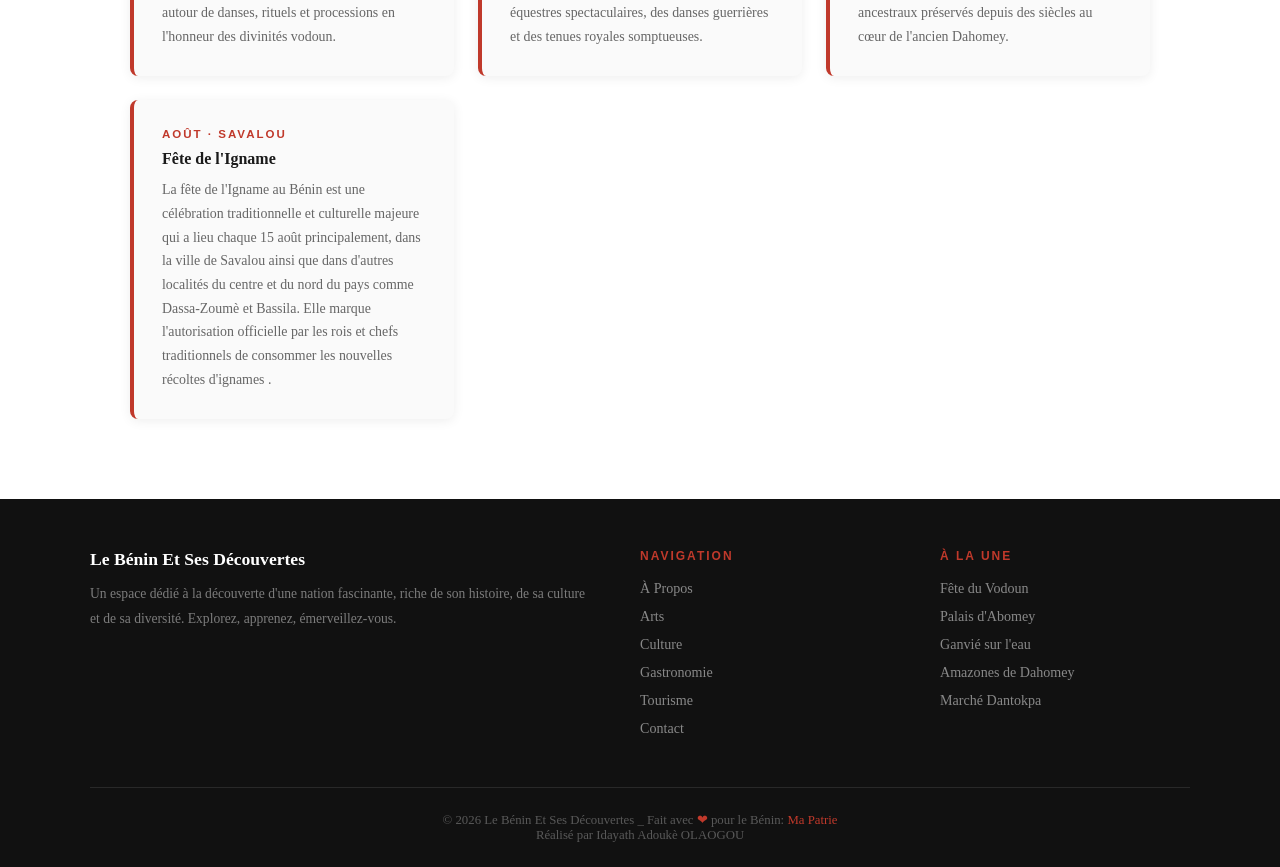
==== commit 853c9f39: "Mise à jour de la page index" ====
--- a/index.html
+++ b/index.html
@@ -619,7 +619,7 @@
             </div>
 
             <div class="event-card">
-                <span class="event-date">Juillet · Parakou</span>
+                <span class="event-date">Août · Nord-Bénin</span>
                 <h3>Fête de la Gaani</h3>
                 <p>Grande fête royale du peuple Bariba de Parakou marquée par des démonstrations
                 équestres spectaculaires, des danses guerrières et des tenues royales somptueuses.</p>
